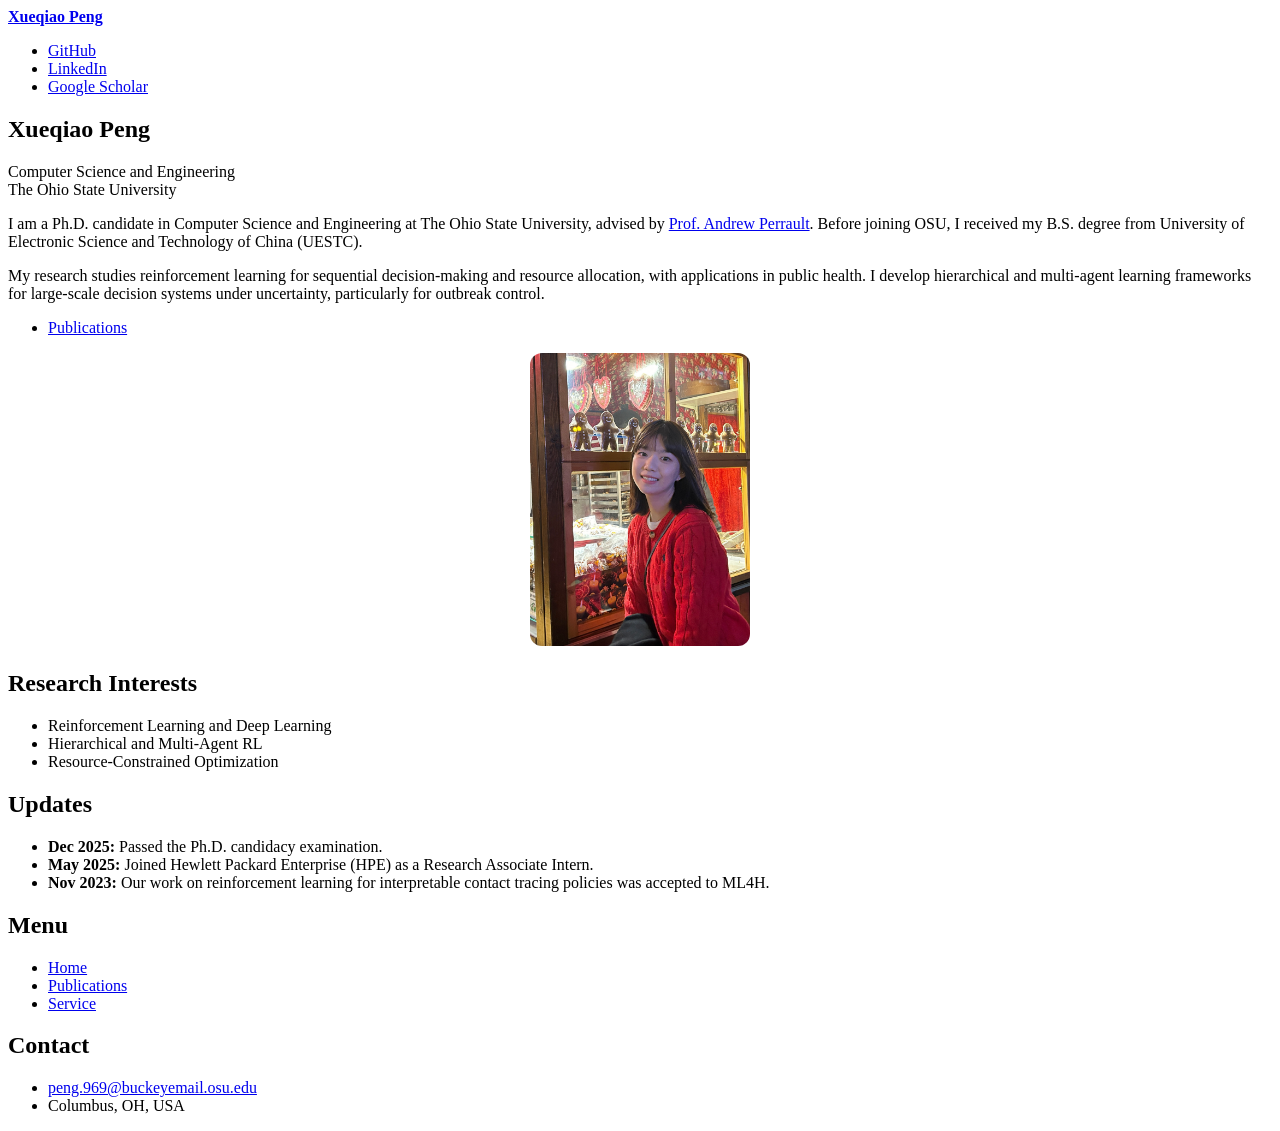
==== index.html @ 4d6f3d3f "change photo" ====
<!DOCTYPE HTML>
<html>
	<head>
		<title>Xueqiao Peng</title>
		<link rel="icon" href="images/favicon.png" type="image/x-icon">
		<meta charset="utf-8" />
		<meta name="viewport" content="width=device-width, initial-scale=1, user-scalable=no" />
		<link rel="stylesheet" href="assets/css/main.css" />
	</head>

	<body class="is-preload">

		<div id="wrapper">

			<!-- ================= MAIN ================= -->

			<div id="main">
				<div class="inner">

					<header id="header">
						<a href="index.html" class="logo"><strong>Xueqiao Peng</strong></a>
						<ul class="icons">
							<li>
								<a href="https://github.com/XueqiaoPeng" target="_blank" class="icon brands fa-github">
									<span class="label">GitHub</span>
								</a>
							</li>
							<li>
								<a href="https://www.linkedin.com/in/xueqiao-peng-43959520b/" target="_blank" class="icon brands fa-linkedin">
									<span class="label">LinkedIn</span>
								</a>
							</li>
							<li>
								<a href="https://scholar.google.com/citations?user=OROSNfIAAAAJ&hl=en" target="_blank" class="icon solid fa-graduation-cap">
									<span class="label">Google Scholar</span>
								</a>
							</li>
						</ul>
					</header>

					<!-- ===== Banner ===== -->

					<section id="banner">
						<div class="content">
							<header>
								<h1>Xueqiao Peng</h1>
								<p>
									Computer Science and Engineering <br>
									The Ohio State University
								</p>
							</header>

							<p>
								I am a Ph.D. candidate in Computer Science and Engineering at The Ohio State University, advised by 
								<a href="https://aperrault.github.io/" target="_blank">Prof. Andrew Perrault</a>. 
								Before joining OSU, I received my B.S. degree from University of Electronic Science and Technology of China (UESTC).
						
							</p>
							
							<p>
								My research studies reinforcement learning for sequential decision-making and resource allocation, with applications in public health. 
								I develop hierarchical and multi-agent learning frameworks for large-scale decision systems under uncertainty, particularly for outbreak control.
							</p>

							<ul class="actions">
								<!-- <li><a href="projects.html" class="button primary">View Projects</a></li> -->
								<li><a href="publications.html" class="button">Publications</a></li>
							</ul>


						</div>

						<span style="display:block; text-align:center;">
							<img src="images/me.jpg"
								alt="Profile Photo"
								style="width: 220px; height: auto; max-width: 60vw; border-radius: 12px;" />
						</span>
					</section>

					<!-- ===== Research Areas ===== -->

					<section>
						<header class="major">
							<h2>Research Interests</h2>
						</header>

						<ul>
							<li>Reinforcement Learning and Deep Learning</li>
							<li>Hierarchical and Multi-Agent RL</li>
							<li>Resource-Constrained Optimization</li>
						</ul>
					</section>

					<!-- ===== Updates ===== -->

					<section>
						<header class="major">
							<h2>Updates</h2>
						</header>

						<ul>
							<li><b>Dec 2025:</b> Passed the Ph.D. candidacy examination.</li>
							<li><b>May 2025:</b> Joined Hewlett Packard Enterprise (HPE) as a Research Associate Intern.</li>
							<li><b>Nov 2023:</b> Our work on reinforcement learning for interpretable contact tracing policies was accepted to ML4H.</li>
						</ul>
					</section>
				</div>
			</div>

			<!-- ================= SIDEBAR ================= -->

			<div id="sidebar">
				<div class="inner">

					<nav id="menu">
						<header class="major">
							<h2>Menu</h2>
						</header>
						<ul>
							<li><a href="index.html">Home</a></li>
							<!-- <li><a href="projects.html">Projects</a></li> -->
							<li><a href="publications.html">Publications</a></li>
							<li><a href="service.html">Service</a></li>
						</ul>
					</nav>

					<section>
						<header class="major">
							<h2>Contact</h2>
						</header>
						<ul class="contact">
							<li class="icon solid fa-envelope">
								<a href="mailto:peng.969@buckeyemail.osu.edu">
									peng.969@buckeyemail.osu.edu
								</a>
							</li>
							<li class="icon solid fa-home">
								Columbus, OH, USA
							</li>
						</ul>
					</section>

					<footer id="footer"></footer>

				</div>
			</div>

		</div>

		<script src="assets/js/jquery.min.js"></script>
		<script src="assets/js/browser.min.js"></script>
		<script src="assets/js/breakpoints.min.js"></script>
		<script src="assets/js/util.js"></script>
		<script src="assets/js/main.js"></script>

	</body>
</html>
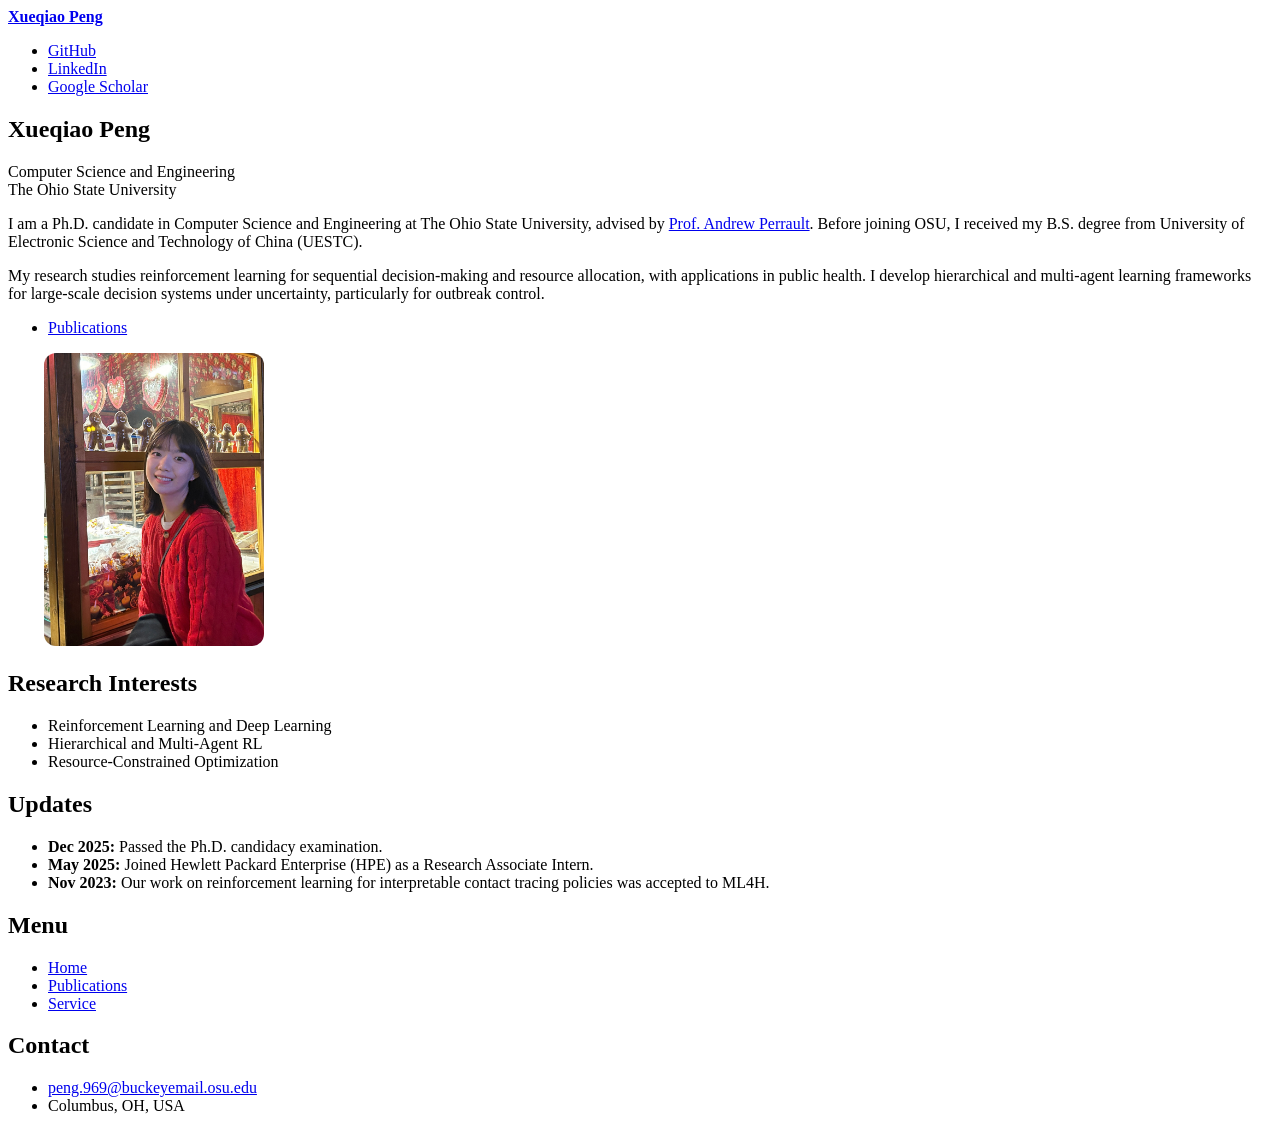
==== commit 26d360ca: "change photo" ====
--- a/index.html
+++ b/index.html
@@ -70,10 +70,8 @@
 
 						</div>
 
-						<span style="display:block; text-align:center;">
-							<img src="images/me.jpg"
-								alt="Profile Photo"
-								style="width: 220px; height: auto; max-width: 60vw; border-radius: 12px;" />
+						<span class="image main" style="margin-top: 18px; margin-left: 36px;">
+							<img src="images/me.jpg" alt="Profile Photo" style="width: 220px; height: auto; border-radius: 12px;" />
 						</span>
 					</section>
 
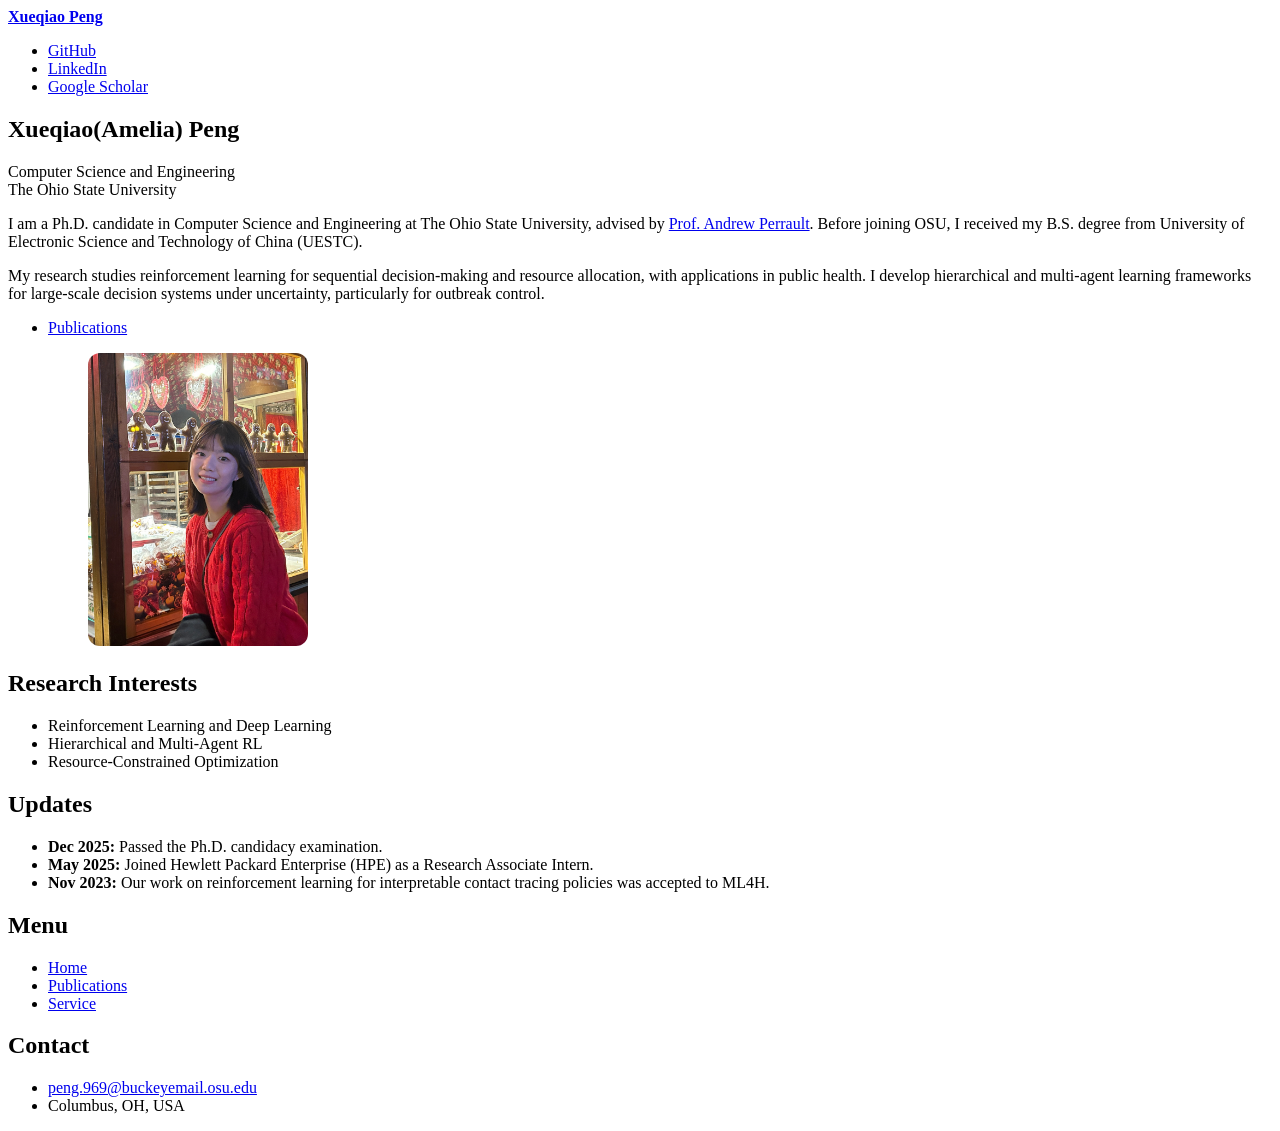
==== commit 487cef8e: "position" ====
--- a/index.html
+++ b/index.html
@@ -1,7 +1,7 @@
 <!DOCTYPE HTML>
 <html>
 	<head>
-		<title>Xueqiao Peng</title>
+		<title>Xueqiao(Amelia) Peng</title>
 		<link rel="icon" href="images/favicon.png" type="image/x-icon">
 		<meta charset="utf-8" />
 		<meta name="viewport" content="width=device-width, initial-scale=1, user-scalable=no" />
@@ -43,7 +43,7 @@
 					<section id="banner">
 						<div class="content">
 							<header>
-								<h1>Xueqiao Peng</h1>
+								<h1>Xueqiao(Amelia) Peng</h1>
 								<p>
 									Computer Science and Engineering <br>
 									The Ohio State University
@@ -70,7 +70,7 @@
 
 						</div>
 
-						<span class="image main" style="margin-top: 18px; margin-left: 36px;">
+						<span class="image main" style="margin-top: 50px; margin-left: 80px;">
 							<img src="images/me.jpg" alt="Profile Photo" style="width: 220px; height: auto; border-radius: 12px;" />
 						</span>
 					</section>
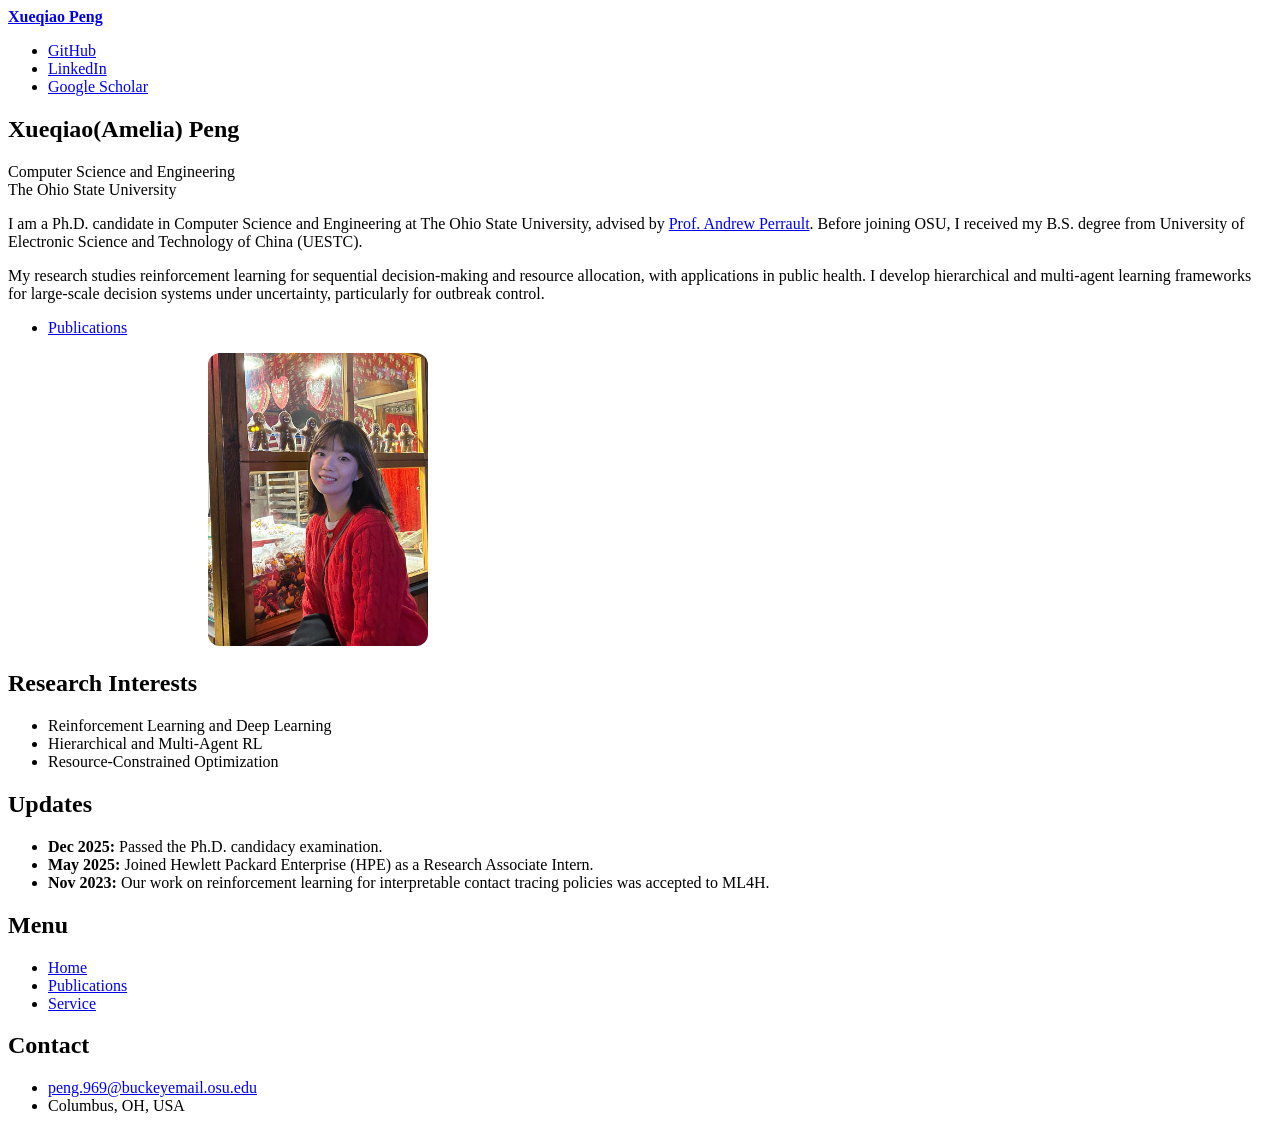
==== commit e7424ba0: "position" ====
--- a/index.html
+++ b/index.html
@@ -70,7 +70,7 @@
 
 						</div>
 
-						<span class="image main" style="margin-top: 50px; margin-left: 80px;">
+						<span class="image main" style="margin-top: 100px; margin-left: 200px;">
 							<img src="images/me.jpg" alt="Profile Photo" style="width: 220px; height: auto; border-radius: 12px;" />
 						</span>
 					</section>
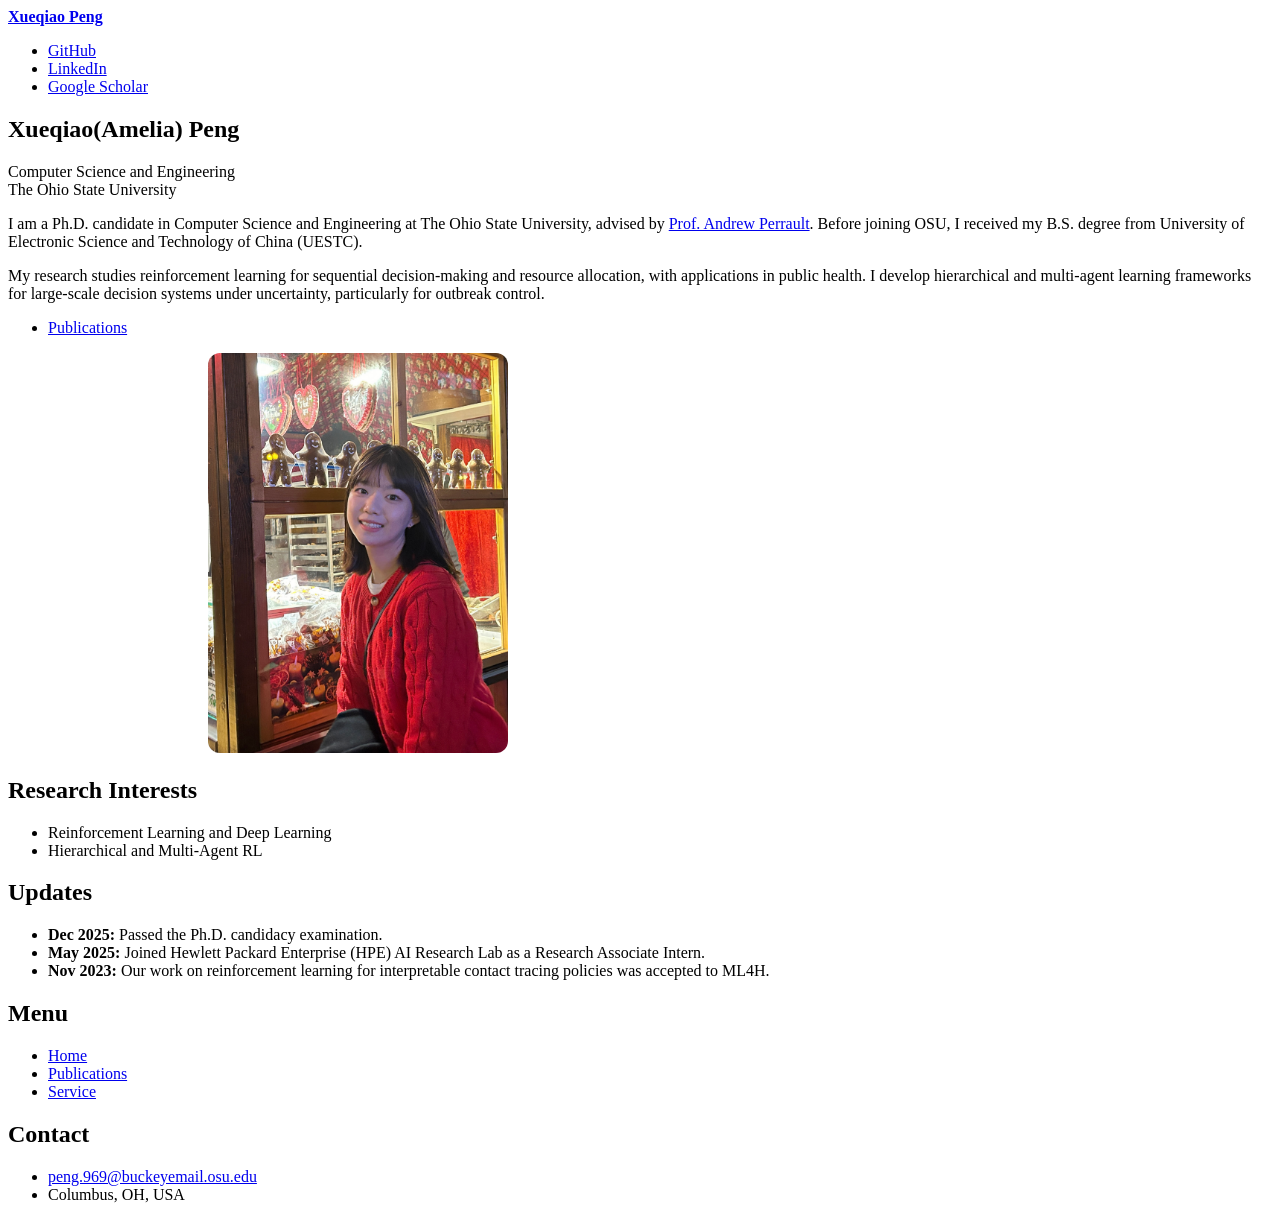
==== commit 596a5f1d: "photo position" ====
--- a/index.html
+++ b/index.html
@@ -71,7 +71,7 @@
 						</div>
 
 						<span class="image main" style="margin-top: 100px; margin-left: 200px;">
-							<img src="images/me.jpg" alt="Profile Photo" style="width: 220px; height: auto; border-radius: 12px;" />
+							<img src="images/me.jpg" alt="Profile Photo" style="width: 300px; height: auto; border-radius: 12px;" />
 						</span>
 					</section>
 
@@ -85,7 +85,7 @@
 						<ul>
 							<li>Reinforcement Learning and Deep Learning</li>
 							<li>Hierarchical and Multi-Agent RL</li>
-							<li>Resource-Constrained Optimization</li>
+							<!-- <li>Resource-Constrained Optimization</li> -->
 						</ul>
 					</section>
 
@@ -98,7 +98,7 @@
 
 						<ul>
 							<li><b>Dec 2025:</b> Passed the Ph.D. candidacy examination.</li>
-							<li><b>May 2025:</b> Joined Hewlett Packard Enterprise (HPE) as a Research Associate Intern.</li>
+							<li><b>May 2025:</b> Joined Hewlett Packard Enterprise (HPE) AI Research Lab as a Research Associate Intern.</li>
 							<li><b>Nov 2023:</b> Our work on reinforcement learning for interpretable contact tracing policies was accepted to ML4H.</li>
 						</ul>
 					</section>
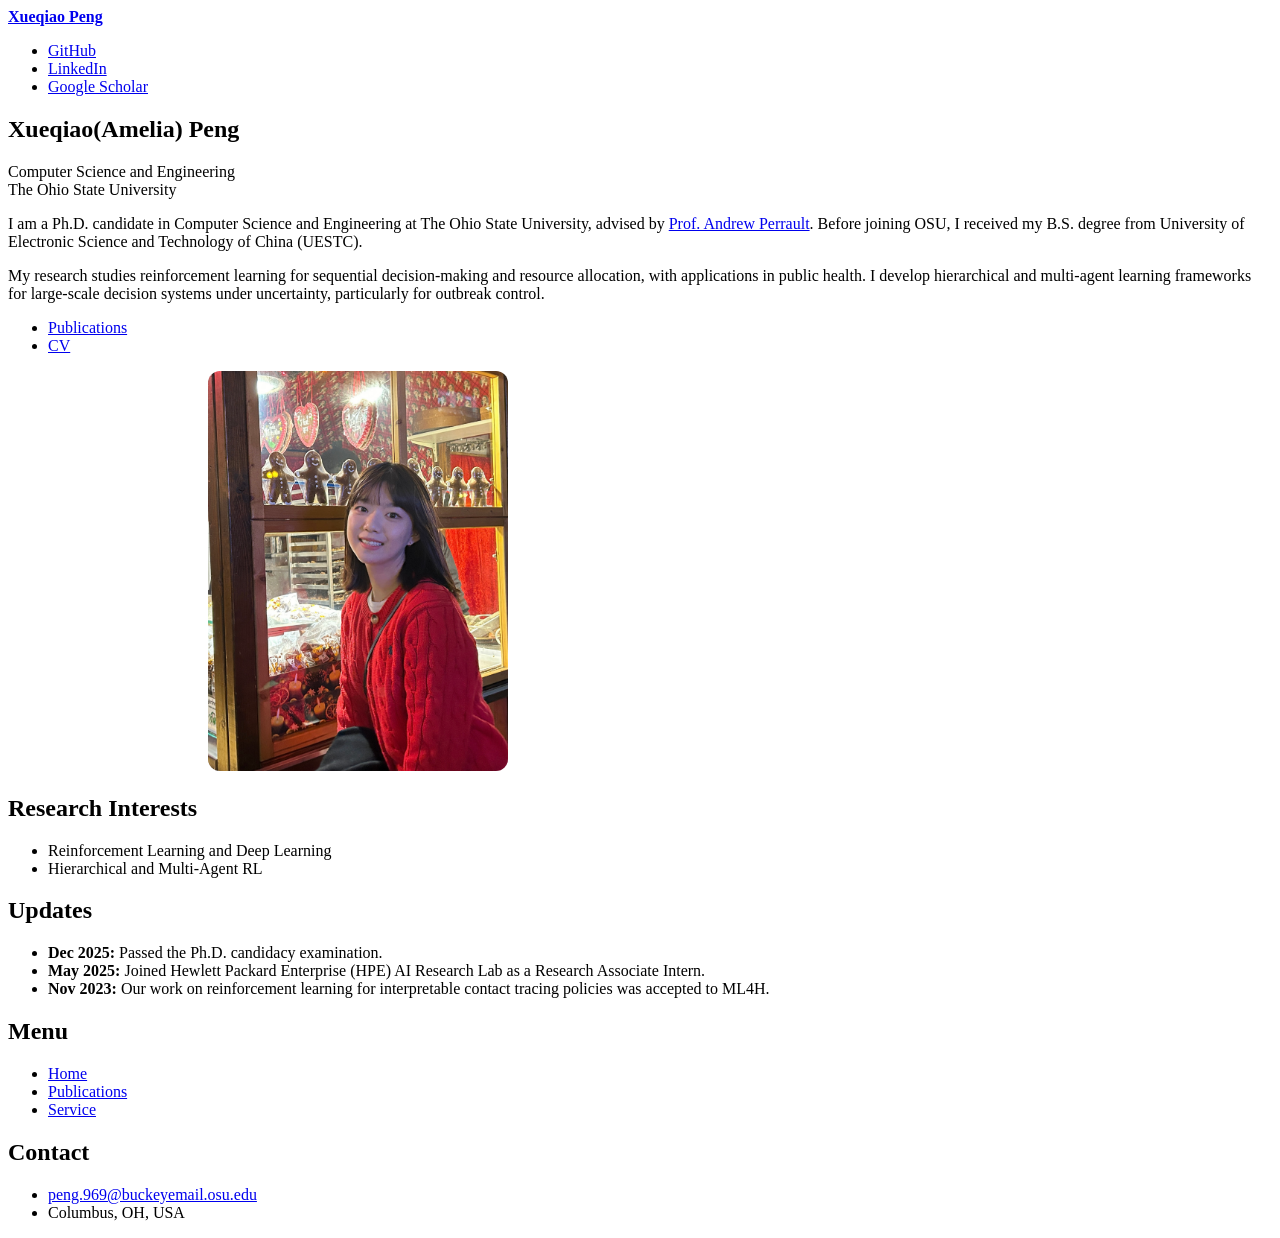
==== commit 084649da: "add cv" ====
--- a/index.html
+++ b/index.html
@@ -65,6 +65,7 @@
 							<ul class="actions">
 								<!-- <li><a href="projects.html" class="button primary">View Projects</a></li> -->
 								<li><a href="publications.html" class="button">Publications</a></li>
+								<li><a href="papers/Xueqiao_Peng_CV.pdf" target="_blank" rel="noopener noreferrer" class="button primary">CV</a></li>
 							</ul>
 
 
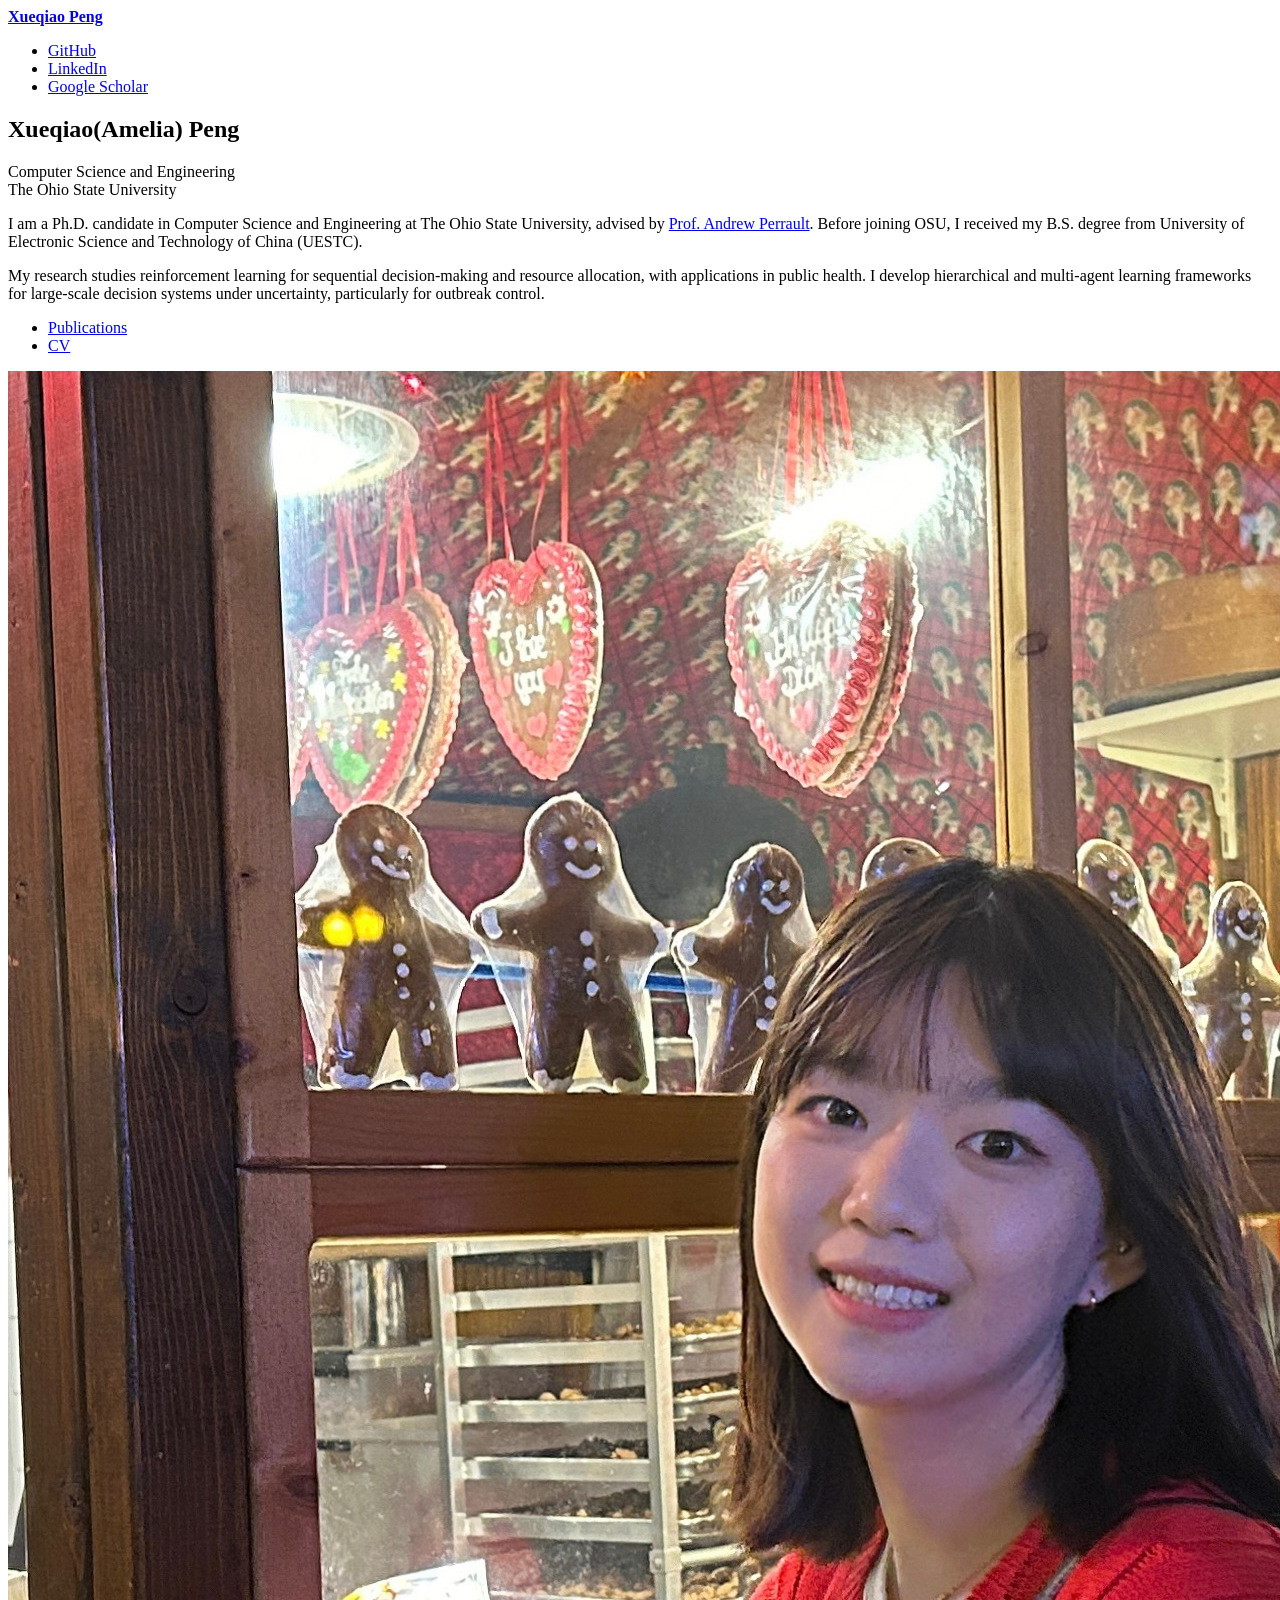
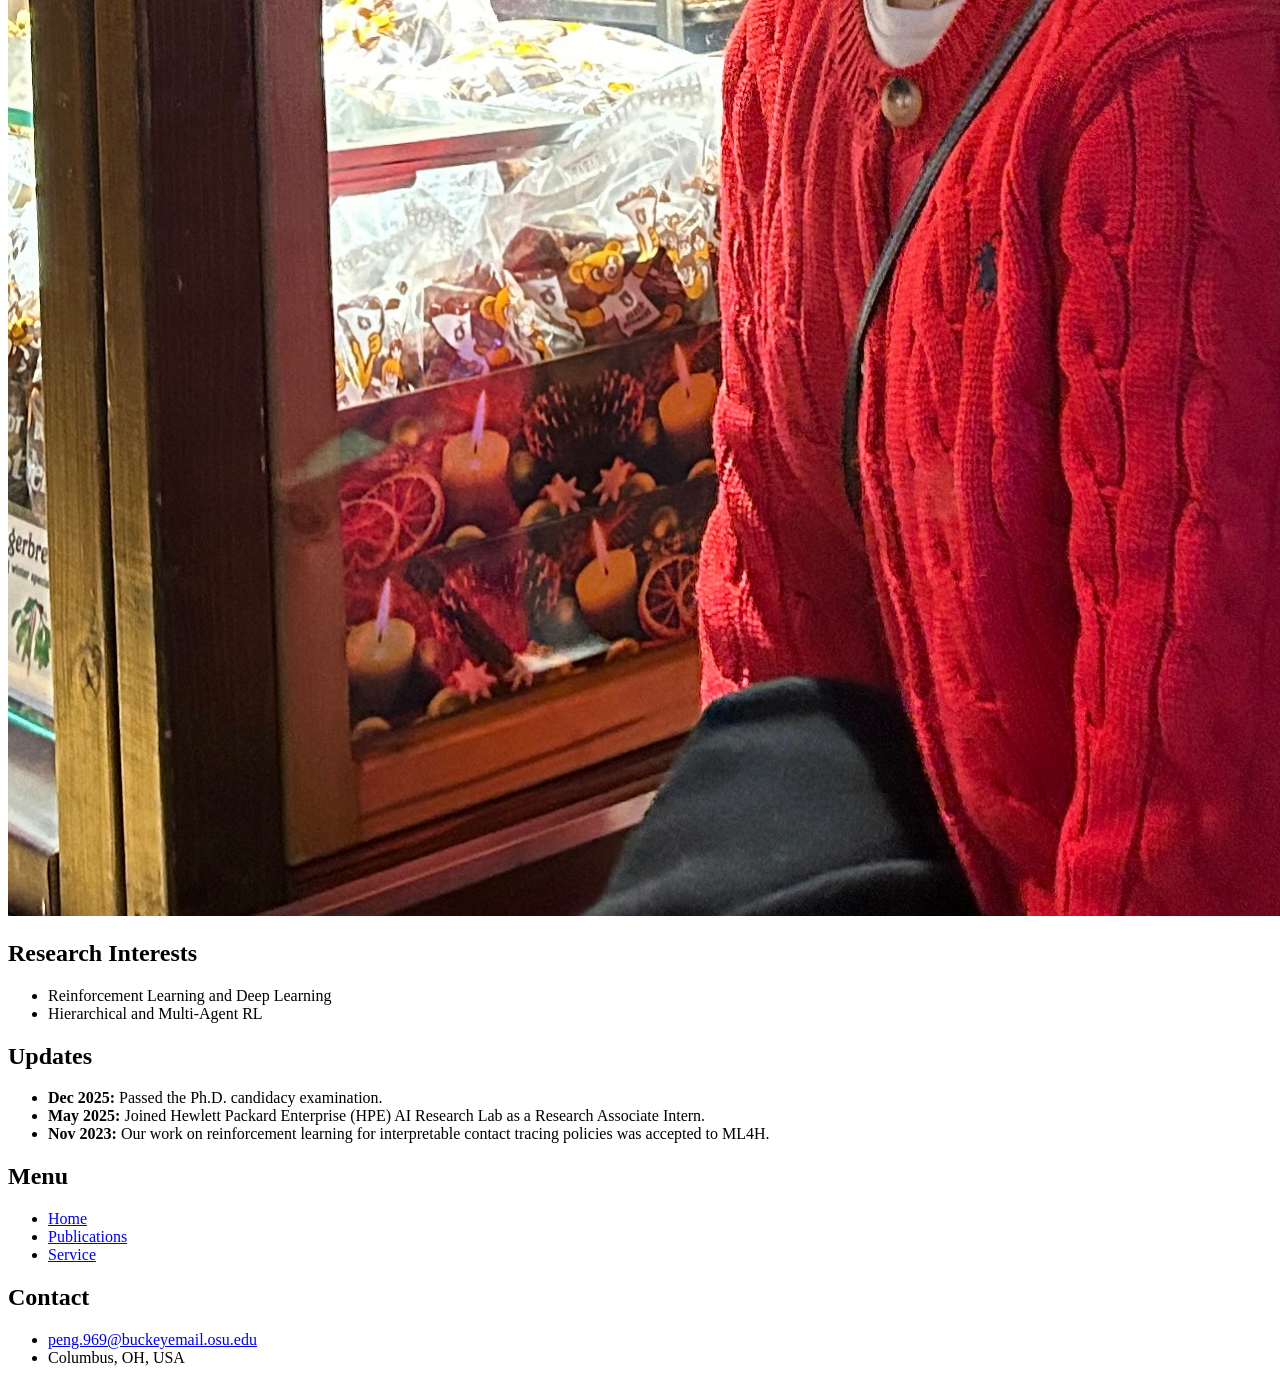
==== commit b2a6b098: "Update index.html" ====
--- a/index.html
+++ b/index.html
@@ -4,7 +4,7 @@
 		<title>Xueqiao(Amelia) Peng</title>
 		<link rel="icon" href="images/favicon.png" type="image/x-icon">
 		<meta charset="utf-8" />
-		<meta name="viewport" content="width=device-width, initial-scale=1, user-scalable=no" />
+		<meta name="viewport" content="width=device-width, initial-scale=1" />
 		<link rel="stylesheet" href="assets/css/main.css" />
 	</head>
 
@@ -65,15 +65,15 @@
 							<ul class="actions">
 								<!-- <li><a href="projects.html" class="button primary">View Projects</a></li> -->
 								<li><a href="publications.html" class="button">Publications</a></li>
-								<li><a href="papers/Xueqiao_Peng_CV.pdf" target="_blank" rel="noopener noreferrer" class="button primary">CV</a></li>
+								<li><a href="papers/Xueqiao_Peng_CV.pdf" target="_blank" rel="noopener noreferrer" class="button">CV</a></li>
 							</ul>
 
 
 						</div>
 
-						<span class="image main" style="margin-top: 100px; margin-left: 200px;">
-							<img src="images/me.jpg" alt="Profile Photo" style="width: 300px; height: auto; border-radius: 12px;" />
-						</span>
+						<div class="profile-photo">
+							<img src="images/me.jpg" alt="Profile Photo" />
+						</div>
 					</section>
 
 					<!-- ===== Research Areas ===== -->
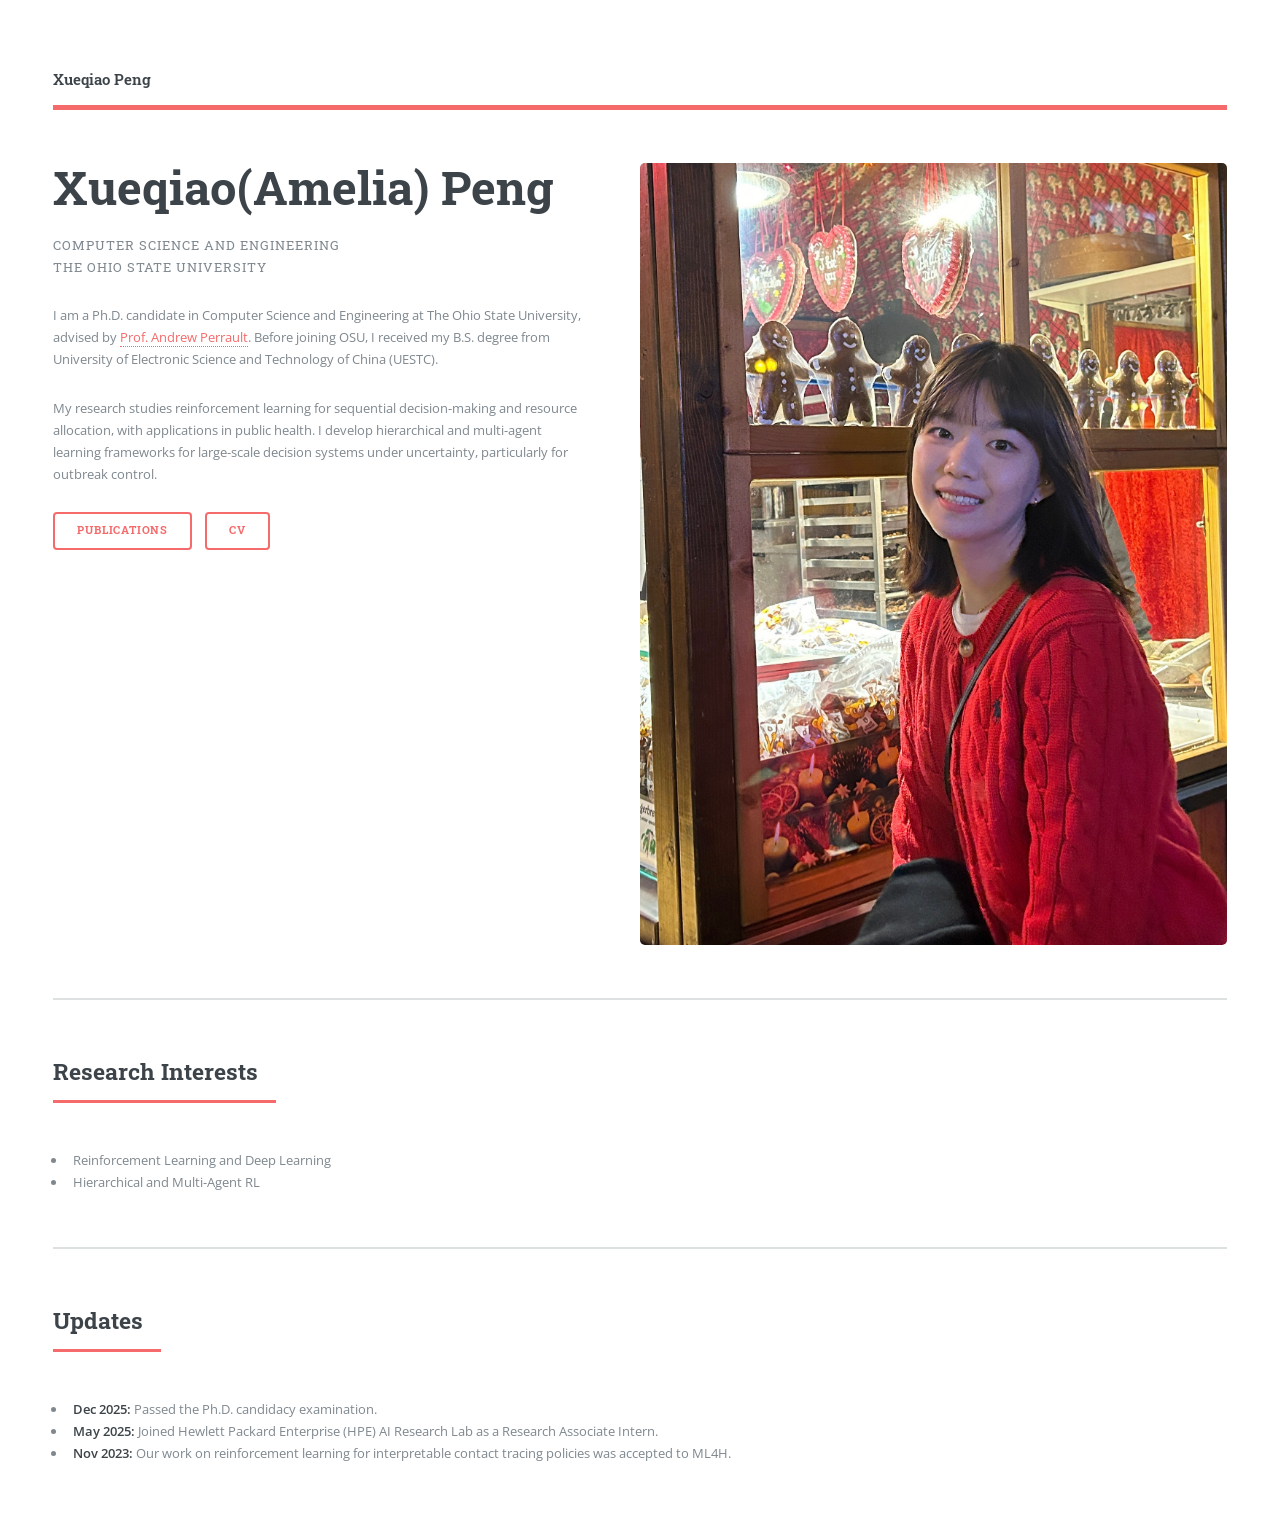
==== commit 37f445f7: "Fix HTML formatting and update content" ====
--- a/index.html
+++ b/index.html
@@ -71,9 +71,9 @@
 
 						</div>
 
-						<div class="profile-photo">
+						<span class="image object profile-photo">
 							<img src="images/me.jpg" alt="Profile Photo" />
-						</div>
+						</span>
 					</section>
 
 					<!-- ===== Research Areas ===== -->
--- a/assets/css/main.css
+++ b/assets/css/main.css
@@ -0,0 +1,2273 @@
+@import url(fontawesome-all.min.css);
+@import url("https://fonts.googleapis.com/css?family=Open+Sans:400,600,400italic,600italic|Roboto+Slab:400,700");
+/*
+	Editorial by HTML5 UP
+	html5up.net | @ajlkn
+	Free for personal and commercial use under the CCA 3.0 license (html5up.net/license)
+*/
+html, body, div, span, applet, object,
+iframe, h1, h2, h3, h4, h5, h6, p, blockquote,
+pre, a, abbr, acronym, address, big, cite,
+code, del, dfn, em, img, ins, kbd, q, s, samp,
+small, strike, strong, sub, sup, tt, var, b,
+u, i, center, dl, dt, dd, ol, ul, li, fieldset,
+form, label, legend, table, caption, tbody,
+tfoot, thead, tr, th, td, article, aside,
+canvas, details, embed, figure, figcaption,
+footer, header, hgroup, menu, nav, output, ruby,
+section, summary, time, mark, audio, video {
+  margin: 0;
+  padding: 0;
+  border: 0;
+  font-size: 100%;
+  font: inherit;
+  vertical-align: baseline; }
+
+article, aside, details, figcaption, figure,
+footer, header, hgroup, menu, nav, section {
+  display: block; }
+
+body {
+  line-height: 1; }
+
+ol, ul {
+  list-style: none; }
+
+blockquote, q {
+  quotes: none; }
+  blockquote:before, blockquote:after, q:before, q:after {
+    content: '';
+    content: none; }
+
+table {
+  border-collapse: collapse;
+  border-spacing: 0; }
+
+body {
+  -webkit-text-size-adjust: none; }
+
+mark {
+  background-color: transparent;
+  color: inherit; }
+
+input::-moz-focus-inner {
+  border: 0;
+  padding: 0; }
+
+input, select, textarea {
+  -moz-appearance: none;
+  -webkit-appearance: none;
+  -ms-appearance: none;
+  appearance: none; }
+
+/* Basic */
+@-ms-viewport {
+  width: device-width; }
+
+body {
+  -ms-overflow-style: scrollbar; }
+
+@media screen and (max-width: 480px) {
+  html, body {
+    min-width: 320px; } }
+
+html {
+  box-sizing: border-box; }
+
+*, *:before, *:after {
+  box-sizing: inherit; }
+
+body {
+  background: #ffffff; }
+  body.is-preload *, body.is-preload *:before, body.is-preload *:after, body.is-resizing *, body.is-resizing *:before, body.is-resizing *:after {
+    -moz-animation: none !important;
+    -webkit-animation: none !important;
+    -ms-animation: none !important;
+    animation: none !important;
+    -moz-transition: none !important;
+    -webkit-transition: none !important;
+    -ms-transition: none !important;
+    transition: none !important; }
+
+/* Type */
+body, input, select, textarea {
+  color: #7f888f;
+  font-family: "Open Sans", sans-serif;
+  font-size: 13pt;
+  font-weight: 400;
+  line-height: 1.65; }
+  @media screen and (max-width: 1680px) {
+    body, input, select, textarea {
+      font-size: 11pt; } }
+  @media screen and (max-width: 1280px) {
+    body, input, select, textarea {
+      font-size: 10pt; } }
+  @media screen and (max-width: 360px) {
+    body, input, select, textarea {
+      font-size: 9pt; } }
+
+a {
+  -moz-transition: color 0.2s ease-in-out, border-bottom-color 0.2s ease-in-out;
+  -webkit-transition: color 0.2s ease-in-out, border-bottom-color 0.2s ease-in-out;
+  -ms-transition: color 0.2s ease-in-out, border-bottom-color 0.2s ease-in-out;
+  transition: color 0.2s ease-in-out, border-bottom-color 0.2s ease-in-out;
+  border-bottom: dotted 1px;
+  color: #f56a6a;
+  text-decoration: none; }
+  a:hover {
+    border-bottom-color: #f56a6a;
+    color: #f56a6a !important; }
+    a:hover strong {
+      color: inherit; }
+
+strong, b {
+  color: #3d4449;
+  font-weight: 600; }
+
+em, i {
+  font-style: italic; }
+
+p {
+  margin: 0 0 2em 0; }
+
+h1, h2, h3, h4, h5, h6 {
+  color: #3d4449;
+  font-family: "Roboto Slab", serif;
+  font-weight: 700;
+  line-height: 1.5;
+  margin: 0 0 1em 0; }
+  h1 a, h2 a, h3 a, h4 a, h5 a, h6 a {
+    color: inherit;
+    text-decoration: none;
+    border-bottom: 0; }
+
+h1 {
+  font-size: 4em;
+  margin: 0 0 0.5em 0;
+  line-height: 1.3; }
+
+h2 {
+  font-size: 1.75em; }
+
+h3 {
+  font-size: 1.25em; }
+
+h4 {
+  font-size: 1.1em; }
+
+h5 {
+  font-size: 0.9em; }
+
+h6 {
+  font-size: 0.7em; }
+
+@media screen and (max-width: 1680px) {
+  h1 {
+    font-size: 3.5em; } }
+
+@media screen and (max-width: 980px) {
+  h1 {
+    font-size: 3.25em; } }
+
+@media screen and (max-width: 736px) {
+  h1 {
+    font-size: 2em;
+    line-height: 1.4; }
+  h2 {
+    font-size: 1.5em; } }
+
+sub {
+  font-size: 0.8em;
+  position: relative;
+  top: 0.5em; }
+
+sup {
+  font-size: 0.8em;
+  position: relative;
+  top: -0.5em; }
+
+blockquote {
+  border-left: solid 3px rgba(210, 215, 217, 0.75);
+  font-style: italic;
+  margin: 0 0 2em 0;
+  padding: 0.5em 0 0.5em 2em; }
+
+code {
+  background: rgba(230, 235, 237, 0.25);
+  border-radius: 0.375em;
+  border: solid 1px rgba(210, 215, 217, 0.75);
+  font-family: "Courier New", monospace;
+  font-size: 0.9em;
+  margin: 0 0.25em;
+  padding: 0.25em 0.65em; }
+
+pre {
+  -webkit-overflow-scrolling: touch;
+  font-family: "Courier New", monospace;
+  font-size: 0.9em;
+  margin: 0 0 2em 0; }
+  pre code {
+    display: block;
+    line-height: 1.75;
+    padding: 1em 1.5em;
+    overflow-x: auto; }
+
+hr {
+  border: 0;
+  border-bottom: solid 1px rgba(210, 215, 217, 0.75);
+  margin: 2em 0; }
+  hr.major {
+    margin: 3em 0; }
+
+.align-left {
+  text-align: left; }
+
+.align-center {
+  text-align: center; }
+
+.align-right {
+  text-align: right; }
+
+/* Row */
+.row {
+  display: flex;
+  flex-wrap: wrap;
+  box-sizing: border-box;
+  align-items: stretch; }
+  .row > * {
+    box-sizing: border-box; }
+  .row.gtr-uniform > * > :last-child {
+    margin-bottom: 0; }
+  .row.aln-left {
+    justify-content: flex-start; }
+  .row.aln-center {
+    justify-content: center; }
+  .row.aln-right {
+    justify-content: flex-end; }
+  .row.aln-top {
+    align-items: flex-start; }
+  .row.aln-middle {
+    align-items: center; }
+  .row.aln-bottom {
+    align-items: flex-end; }
+  .row > .imp {
+    order: -1; }
+  .row > .col-1 {
+    width: 8.33333%; }
+  .row > .off-1 {
+    margin-left: 8.33333%; }
+  .row > .col-2 {
+    width: 16.66667%; }
+  .row > .off-2 {
+    margin-left: 16.66667%; }
+  .row > .col-3 {
+    width: 25%; }
+  .row > .off-3 {
+    margin-left: 25%; }
+  .row > .col-4 {
+    width: 33.33333%; }
+  .row > .off-4 {
+    margin-left: 33.33333%; }
+  .row > .col-5 {
+    width: 41.66667%; }
+  .row > .off-5 {
+    margin-left: 41.66667%; }
+  .row > .col-6 {
+    width: 50%; }
+  .row > .off-6 {
+    margin-left: 50%; }
+  .row > .col-7 {
+    width: 58.33333%; }
+  .row > .off-7 {
+    margin-left: 58.33333%; }
+  .row > .col-8 {
+    width: 66.66667%; }
+  .row > .off-8 {
+    margin-left: 66.66667%; }
+  .row > .col-9 {
+    width: 75%; }
+  .row > .off-9 {
+    margin-left: 75%; }
+  .row > .col-10 {
+    width: 83.33333%; }
+  .row > .off-10 {
+    margin-left: 83.33333%; }
+  .row > .col-11 {
+    width: 91.66667%; }
+  .row > .off-11 {
+    margin-left: 91.66667%; }
+  .row > .col-12 {
+    width: 100%; }
+  .row > .off-12 {
+    margin-left: 100%; }
+  .row.gtr-0 {
+    margin-top: 0;
+    margin-left: 0em; }
+    .row.gtr-0 > * {
+      padding: 0 0 0 0em; }
+    .row.gtr-0.gtr-uniform {
+      margin-top: 0em; }
+      .row.gtr-0.gtr-uniform > * {
+        padding-top: 0em; }
+  .row.gtr-25 {
+    margin-top: 0;
+    margin-left: -0.375em; }
+    .row.gtr-25 > * {
+      padding: 0 0 0 0.375em; }
+    .row.gtr-25.gtr-uniform {
+      margin-top: -0.375em; }
+      .row.gtr-25.gtr-uniform > * {
+        padding-top: 0.375em; }
+  .row.gtr-50 {
+    margin-top: 0;
+    margin-left: -0.75em; }
+    .row.gtr-50 > * {
+      padding: 0 0 0 0.75em; }
+    .row.gtr-50.gtr-uniform {
+      margin-top: -0.75em; }
+      .row.gtr-50.gtr-uniform > * {
+        padding-top: 0.75em; }
+  .row {
+    margin-top: 0;
+    margin-left: -1.5em; }
+    .row > * {
+      padding: 0 0 0 1.5em; }
+    .row.gtr-uniform {
+      margin-top: -1.5em; }
+      .row.gtr-uniform > * {
+        padding-top: 1.5em; }
+  .row.gtr-150 {
+    margin-top: 0;
+    margin-left: -2.25em; }
+    .row.gtr-150 > * {
+      padding: 0 0 0 2.25em; }
+    .row.gtr-150.gtr-uniform {
+      margin-top: -2.25em; }
+      .row.gtr-150.gtr-uniform > * {
+        padding-top: 2.25em; }
+  .row.gtr-200 {
+    margin-top: 0;
+    margin-left: -3em; }
+    .row.gtr-200 > * {
+      padding: 0 0 0 3em; }
+    .row.gtr-200.gtr-uniform {
+      margin-top: -3em; }
+      .row.gtr-200.gtr-uniform > * {
+        padding-top: 3em; }
+  @media screen and (max-width: 1680px) {
+    .row {
+      display: flex;
+      flex-wrap: wrap;
+      box-sizing: border-box;
+      align-items: stretch; }
+      .row > * {
+        box-sizing: border-box; }
+      .row.gtr-uniform > * > :last-child {
+        margin-bottom: 0; }
+      .row.aln-left {
+        justify-content: flex-start; }
+      .row.aln-center {
+        justify-content: center; }
+      .row.aln-right {
+        justify-content: flex-end; }
+      .row.aln-top {
+        align-items: flex-start; }
+      .row.aln-middle {
+        align-items: center; }
+      .row.aln-bottom {
+        align-items: flex-end; }
+      .row > .imp-xlarge {
+        order: -1; }
+      .row > .col-1-xlarge {
+        width: 8.33333%; }
+      .row > .off-1-xlarge {
+        margin-left: 8.33333%; }
+      .row > .col-2-xlarge {
+        width: 16.66667%; }
+      .row > .off-2-xlarge {
+        margin-left: 16.66667%; }
+      .row > .col-3-xlarge {
+        width: 25%; }
+      .row > .off-3-xlarge {
+        margin-left: 25%; }
+      .row > .col-4-xlarge {
+        width: 33.33333%; }
+      .row > .off-4-xlarge {
+        margin-left: 33.33333%; }
+      .row > .col-5-xlarge {
+        width: 41.66667%; }
+      .row > .off-5-xlarge {
+        margin-left: 41.66667%; }
+      .row > .col-6-xlarge {
+        width: 50%; }
+      .row > .off-6-xlarge {
+        margin-left: 50%; }
+      .row > .col-7-xlarge {
+        width: 58.33333%; }
+      .row > .off-7-xlarge {
+        margin-left: 58.33333%; }
+      .row > .col-8-xlarge {
+        width: 66.66667%; }
+      .row > .off-8-xlarge {
+        margin-left: 66.66667%; }
+      .row > .col-9-xlarge {
+        width: 75%; }
+      .row > .off-9-xlarge {
+        margin-left: 75%; }
+      .row > .col-10-xlarge {
+        width: 83.33333%; }
+      .row > .off-10-xlarge {
+        margin-left: 83.33333%; }
+      .row > .col-11-xlarge {
+        width: 91.66667%; }
+      .row > .off-11-xlarge {
+        margin-left: 91.66667%; }
+      .row > .col-12-xlarge {
+        width: 100%; }
+      .row > .off-12-xlarge {
+        margin-left: 100%; }
+      .row.gtr-0 {
+        margin-top: 0;
+        margin-left: 0em; }
+        .row.gtr-0 > * {
+          padding: 0 0 0 0em; }
+        .row.gtr-0.gtr-uniform {
+          margin-top: 0em; }
+          .row.gtr-0.gtr-uniform > * {
+            padding-top: 0em; }
+      .row.gtr-25 {
+        margin-top: 0;
+        margin-left: -0.375em; }
+        .row.gtr-25 > * {
+          padding: 0 0 0 0.375em; }
+        .row.gtr-25.gtr-uniform {
+          margin-top: -0.375em; }
+          .row.gtr-25.gtr-uniform > * {
+            padding-top: 0.375em; }
+      .row.gtr-50 {
+        margin-top: 0;
+        margin-left: -0.75em; }
+        .row.gtr-50 > * {
+          padding: 0 0 0 0.75em; }
+        .row.gtr-50.gtr-uniform {
+          margin-top: -0.75em; }
+          .row.gtr-50.gtr-uniform > * {
+            padding-top: 0.75em; }
+      .row {
+        margin-top: 0;
+        margin-left: -1.5em; }
+        .row > * {
+          padding: 0 0 0 1.5em; }
+        .row.gtr-uniform {
+          margin-top: -1.5em; }
+          .row.gtr-uniform > * {
+            padding-top: 1.5em; }
+      .row.gtr-150 {
+        margin-top: 0;
+        margin-left: -2.25em; }
+        .row.gtr-150 > * {
+          padding: 0 0 0 2.25em; }
+        .row.gtr-150.gtr-uniform {
+          margin-top: -2.25em; }
+          .row.gtr-150.gtr-uniform > * {
+            padding-top: 2.25em; }
+      .row.gtr-200 {
+        margin-top: 0;
+        margin-left: -3em; }
+        .row.gtr-200 > * {
+          padding: 0 0 0 3em; }
+        .row.gtr-200.gtr-uniform {
+          margin-top: -3em; }
+          .row.gtr-200.gtr-uniform > * {
+            padding-top: 3em; } }
+  @media screen and (max-width: 1280px) {
+    .row {
+      display: flex;
+      flex-wrap: wrap;
+      box-sizing: border-box;
+      align-items: stretch; }
+      .row > * {
+        box-sizing: border-box; }
+      .row.gtr-uniform > * > :last-child {
+        margin-bottom: 0; }
+      .row.aln-left {
+        justify-content: flex-start; }
+      .row.aln-center {
+        justify-content: center; }
+      .row.aln-right {
+        justify-content: flex-end; }
+      .row.aln-top {
+        align-items: flex-start; }
+      .row.aln-middle {
+        align-items: center; }
+      .row.aln-bottom {
+        align-items: flex-end; }
+      .row > .imp-large {
+        order: -1; }
+      .row > .col-1-large {
+        width: 8.33333%; }
+      .row > .off-1-large {
+        margin-left: 8.33333%; }
+      .row > .col-2-large {
+        width: 16.66667%; }
+      .row > .off-2-large {
+        margin-left: 16.66667%; }
+      .row > .col-3-large {
+        width: 25%; }
+      .row > .off-3-large {
+        margin-left: 25%; }
+      .row > .col-4-large {
+        width: 33.33333%; }
+      .row > .off-4-large {
+        margin-left: 33.33333%; }
+      .row > .col-5-large {
+        width: 41.66667%; }
+      .row > .off-5-large {
+        margin-left: 41.66667%; }
+      .row > .col-6-large {
+        width: 50%; }
+      .row > .off-6-large {
+        margin-left: 50%; }
+      .row > .col-7-large {
+        width: 58.33333%; }
+      .row > .off-7-large {
+        margin-left: 58.33333%; }
+      .row > .col-8-large {
+        width: 66.66667%; }
+      .row > .off-8-large {
+        margin-left: 66.66667%; }
+      .row > .col-9-large {
+        width: 75%; }
+      .row > .off-9-large {
+        margin-left: 75%; }
+      .row > .col-10-large {
+        width: 83.33333%; }
+      .row > .off-10-large {
+        margin-left: 83.33333%; }
+      .row > .col-11-large {
+        width: 91.66667%; }
+      .row > .off-11-large {
+        margin-left: 91.66667%; }
+      .row > .col-12-large {
+        width: 100%; }
+      .row > .off-12-large {
+        margin-left: 100%; }
+      .row.gtr-0 {
+        margin-top: 0;
+        margin-left: 0em; }
+        .row.gtr-0 > * {
+          padding: 0 0 0 0em; }
+        .row.gtr-0.gtr-uniform {
+          margin-top: 0em; }
+          .row.gtr-0.gtr-uniform > * {
+            padding-top: 0em; }
+      .row.gtr-25 {
+        margin-top: 0;
+        margin-left: -0.375em; }
+        .row.gtr-25 > * {
+          padding: 0 0 0 0.375em; }
+        .row.gtr-25.gtr-uniform {
+          margin-top: -0.375em; }
+          .row.gtr-25.gtr-uniform > * {
+            padding-top: 0.375em; }
+      .row.gtr-50 {
+        margin-top: 0;
+        margin-left: -0.75em; }
+        .row.gtr-50 > * {
+          padding: 0 0 0 0.75em; }
+        .row.gtr-50.gtr-uniform {
+          margin-top: -0.75em; }
+          .row.gtr-50.gtr-uniform > * {
+            padding-top: 0.75em; }
+      .row {
+        margin-top: 0;
+        margin-left: -1.5em; }
+        .row > * {
+          padding: 0 0 0 1.5em; }
+        .row.gtr-uniform {
+          margin-top: -1.5em; }
+          .row.gtr-uniform > * {
+            padding-top: 1.5em; }
+      .row.gtr-150 {
+        margin-top: 0;
+        margin-left: -2.25em; }
+        .row.gtr-150 > * {
+          padding: 0 0 0 2.25em; }
+        .row.gtr-150.gtr-uniform {
+          margin-top: -2.25em; }
+          .row.gtr-150.gtr-uniform > * {
+            padding-top: 2.25em; }
+      .row.gtr-200 {
+        margin-top: 0;
+        margin-left: -3em; }
+        .row.gtr-200 > * {
+          padding: 0 0 0 3em; }
+        .row.gtr-200.gtr-uniform {
+          margin-top: -3em; }
+          .row.gtr-200.gtr-uniform > * {
+            padding-top: 3em; } }
+  @media screen and (max-width: 980px) {
+    .row {
+      display: flex;
+      flex-wrap: wrap;
+      box-sizing: border-box;
+      align-items: stretch; }
+      .row > * {
+        box-sizing: border-box; }
+      .row.gtr-uniform > * > :last-child {
+        margin-bottom: 0; }
+      .row.aln-left {
+        justify-content: flex-start; }
+      .row.aln-center {
+        justify-content: center; }
+      .row.aln-right {
+        justify-content: flex-end; }
+      .row.aln-top {
+        align-items: flex-start; }
+      .row.aln-middle {
+        align-items: center; }
+      .row.aln-bottom {
+        align-items: flex-end; }
+      .row > .imp-medium {
+        order: -1; }
+      .row > .col-1-medium {
+        width: 8.33333%; }
+      .row > .off-1-medium {
+        margin-left: 8.33333%; }
+      .row > .col-2-medium {
+        width: 16.66667%; }
+      .row > .off-2-medium {
+        margin-left: 16.66667%; }
+      .row > .col-3-medium {
+        width: 25%; }
+      .row > .off-3-medium {
+        margin-left: 25%; }
+      .row > .col-4-medium {
+        width: 33.33333%; }
+      .row > .off-4-medium {
+        margin-left: 33.33333%; }
+      .row > .col-5-medium {
+        width: 41.66667%; }
+      .row > .off-5-medium {
+        margin-left: 41.66667%; }
+      .row > .col-6-medium {
+        width: 50%; }
+      .row > .off-6-medium {
+        margin-left: 50%; }
+      .row > .col-7-medium {
+        width: 58.33333%; }
+      .row > .off-7-medium {
+        margin-left: 58.33333%; }
+      .row > .col-8-medium {
+        width: 66.66667%; }
+      .row > .off-8-medium {
+        margin-left: 66.66667%; }
+      .row > .col-9-medium {
+        width: 75%; }
+      .row > .off-9-medium {
+        margin-left: 75%; }
+      .row > .col-10-medium {
+        width: 83.33333%; }
+      .row > .off-10-medium {
+        margin-left: 83.33333%; }
+      .row > .col-11-medium {
+        width: 91.66667%; }
+      .row > .off-11-medium {
+        margin-left: 91.66667%; }
+      .row > .col-12-medium {
+        width: 100%; }
+      .row > .off-12-medium {
+        margin-left: 100%; }
+      .row.gtr-0 {
+        margin-top: 0;
+        margin-left: 0em; }
+        .row.gtr-0 > * {
+          padding: 0 0 0 0em; }
+        .row.gtr-0.gtr-uniform {
+          margin-top: 0em; }
+          .row.gtr-0.gtr-uniform > * {
+            padding-top: 0em; }
+      .row.gtr-25 {
+        margin-top: 0;
+        margin-left: -0.375em; }
+        .row.gtr-25 > * {
+          padding: 0 0 0 0.375em; }
+        .row.gtr-25.gtr-uniform {
+          margin-top: -0.375em; }
+          .row.gtr-25.gtr-uniform > * {
+            padding-top: 0.375em; }
+      .row.gtr-50 {
+        margin-top: 0;
+        margin-left: -0.75em; }
+        .row.gtr-50 > * {
+          padding: 0 0 0 0.75em; }
+        .row.gtr-50.gtr-uniform {
+          margin-top: -0.75em; }
+          .row.gtr-50.gtr-uniform > * {
+            padding-top: 0.75em; }
+      .row {
+        margin-top: 0;
+        margin-left: -1.5em; }
+        .row > * {
+          padding: 0 0 0 1.5em; }
+        .row.gtr-uniform {
+          margin-top: -1.5em; }
+          .row.gtr-uniform > * {
+            padding-top: 1.5em; }
+      .row.gtr-150 {
+        margin-top: 0;
+        margin-left: -2.25em; }
+        .row.gtr-150 > * {
+          padding: 0 0 0 2.25em; }
+        .row.gtr-150.gtr-uniform {
+          margin-top: -2.25em; }
+          .row.gtr-150.gtr-uniform > * {
+            padding-top: 2.25em; }
+      .row.gtr-200 {
+        margin-top: 0;
+        margin-left: -3em; }
+        .row.gtr-200 > * {
+          padding: 0 0 0 3em; }
+        .row.gtr-200.gtr-uniform {
+          margin-top: -3em; }
+          .row.gtr-200.gtr-uniform > * {
+            padding-top: 3em; } }
+  @media screen and (max-width: 736px) {
+    .row {
+      display: flex;
+      flex-wrap: wrap;
+      box-sizing: border-box;
+      align-items: stretch; }
+      .row > * {
+        box-sizing: border-box; }
+      .row.gtr-uniform > * > :last-child {
+        margin-bottom: 0; }
+      .row.aln-left {
+        justify-content: flex-start; }
+      .row.aln-center {
+        justify-content: center; }
+      .row.aln-right {
+        justify-content: flex-end; }
+      .row.aln-top {
+        align-items: flex-start; }
+      .row.aln-middle {
+        align-items: center; }
+      .row.aln-bottom {
+        align-items: flex-end; }
+      .row > .imp-small {
+        order: -1; }
+      .row > .col-1-small {
+        width: 8.33333%; }
+      .row > .off-1-small {
+        margin-left: 8.33333%; }
+      .row > .col-2-small {
+        width: 16.66667%; }
+      .row > .off-2-small {
+        margin-left: 16.66667%; }
+      .row > .col-3-small {
+        width: 25%; }
+      .row > .off-3-small {
+        margin-left: 25%; }
+      .row > .col-4-small {
+        width: 33.33333%; }
+      .row > .off-4-small {
+        margin-left: 33.33333%; }
+      .row > .col-5-small {
+        width: 41.66667%; }
+      .row > .off-5-small {
+        margin-left: 41.66667%; }
+      .row > .col-6-small {
+        width: 50%; }
+      .row > .off-6-small {
+        margin-left: 50%; }
+      .row > .col-7-small {
+        width: 58.33333%; }
+      .row > .off-7-small {
+        margin-left: 58.33333%; }
+      .row > .col-8-small {
+        width: 66.66667%; }
+      .row > .off-8-small {
+        margin-left: 66.66667%; }
+      .row > .col-9-small {
+        width: 75%; }
+      .row > .off-9-small {
+        margin-left: 75%; }
+      .row > .col-10-small {
+        width: 83.33333%; }
+      .row > .off-10-small {
+        margin-left: 83.33333%; }
+      .row > .col-11-small {
+        width: 91.66667%; }
+      .row > .off-11-small {
+        margin-left: 91.66667%; }
+      .row > .col-12-small {
+        width: 100%; }
+      .row > .off-12-small {
+        margin-left: 100%; }
+      .row.gtr-0 {
+        margin-top: 0;
+        margin-left: 0em; }
+        .row.gtr-0 > * {
+          padding: 0 0 0 0em; }
+        .row.gtr-0.gtr-uniform {
+          margin-top: 0em; }
+          .row.gtr-0.gtr-uniform > * {
+            padding-top: 0em; }
+      .row.gtr-25 {
+        margin-top: 0;
+        margin-left: -0.375em; }
+        .row.gtr-25 > * {
+          padding: 0 0 0 0.375em; }
+        .row.gtr-25.gtr-uniform {
+          margin-top: -0.375em; }
+          .row.gtr-25.gtr-uniform > * {
+            padding-top: 0.375em; }
+      .row.gtr-50 {
+        margin-top: 0;
+        margin-left: -0.75em; }
+        .row.gtr-50 > * {
+          padding: 0 0 0 0.75em; }
+        .row.gtr-50.gtr-uniform {
+          margin-top: -0.75em; }
+          .row.gtr-50.gtr-uniform > * {
+            padding-top: 0.75em; }
+      .row {
+        margin-top: 0;
+        margin-left: -1.5em; }
+        .row > * {
+          padding: 0 0 0 1.5em; }
+        .row.gtr-uniform {
+          margin-top: -1.5em; }
+          .row.gtr-uniform > * {
+            padding-top: 1.5em; }
+      .row.gtr-150 {
+        margin-top: 0;
+        margin-left: -2.25em; }
+        .row.gtr-150 > * {
+          padding: 0 0 0 2.25em; }
+        .row.gtr-150.gtr-uniform {
+          margin-top: -2.25em; }
+          .row.gtr-150.gtr-uniform > * {
+            padding-top: 2.25em; }
+      .row.gtr-200 {
+        margin-top: 0;
+        margin-left: -3em; }
+        .row.gtr-200 > * {
+          padding: 0 0 0 3em; }
+        .row.gtr-200.gtr-uniform {
+          margin-top: -3em; }
+          .row.gtr-200.gtr-uniform > * {
+            padding-top: 3em; } }
+  @media screen and (max-width: 480px) {
+    .row {
+      display: flex;
+      flex-wrap: wrap;
+      box-sizing: border-box;
+      align-items: stretch; }
+      .row > * {
+        box-sizing: border-box; }
+      .row.gtr-uniform > * > :last-child {
+        margin-bottom: 0; }
+      .row.aln-left {
+        justify-content: flex-start; }
+      .row.aln-center {
+        justify-content: center; }
+      .row.aln-right {
+        justify-content: flex-end; }
+      .row.aln-top {
+        align-items: flex-start; }
+      .row.aln-middle {
+        align-items: center; }
+      .row.aln-bottom {
+        align-items: flex-end; }
+      .row > .imp-xsmall {
+        order: -1; }
+      .row > .col-1-xsmall {
+        width: 8.33333%; }
+      .row > .off-1-xsmall {
+        margin-left: 8.33333%; }
+      .row > .col-2-xsmall {
+        width: 16.66667%; }
+      .row > .off-2-xsmall {
+        margin-left: 16.66667%; }
+      .row > .col-3-xsmall {
+        width: 25%; }
+      .row > .off-3-xsmall {
+        margin-left: 25%; }
+      .row > .col-4-xsmall {
+        width: 33.33333%; }
+      .row > .off-4-xsmall {
+        margin-left: 33.33333%; }
+      .row > .col-5-xsmall {
+        width: 41.66667%; }
+      .row > .off-5-xsmall {
+        margin-left: 41.66667%; }
+      .row > .col-6-xsmall {
+        width: 50%; }
+      .row > .off-6-xsmall {
+        margin-left: 50%; }
+      .row > .col-7-xsmall {
+        width: 58.33333%; }
+      .row > .off-7-xsmall {
+        margin-left: 58.33333%; }
+      .row > .col-8-xsmall {
+        width: 66.66667%; }
+      .row > .off-8-xsmall {
+        margin-left: 66.66667%; }
+      .row > .col-9-xsmall {
+        width: 75%; }
+      .row > .off-9-xsmall {
+        margin-left: 75%; }
+      .row > .col-10-xsmall {
+        width: 83.33333%; }
+      .row > .off-10-xsmall {
+        margin-left: 83.33333%; }
+      .row > .col-11-xsmall {
+        width: 91.66667%; }
+      .row > .off-11-xsmall {
+        margin-left: 91.66667%; }
+      .row > .col-12-xsmall {
+        width: 100%; }
+      .row > .off-12-xsmall {
+        margin-left: 100%; }
+      .row.gtr-0 {
+        margin-top: 0;
+        margin-left: 0em; }
+        .row.gtr-0 > * {
+          padding: 0 0 0 0em; }
+        .row.gtr-0.gtr-uniform {
+          margin-top: 0em; }
+          .row.gtr-0.gtr-uniform > * {
+            padding-top: 0em; }
+      .row.gtr-25 {
+        margin-top: 0;
+        margin-left: -0.375em; }
+        .row.gtr-25 > * {
+          padding: 0 0 0 0.375em; }
+        .row.gtr-25.gtr-uniform {
+          margin-top: -0.375em; }
+          .row.gtr-25.gtr-uniform > * {
+            padding-top: 0.375em; }
+      .row.gtr-50 {
+        margin-top: 0;
+        margin-left: -0.75em; }
+        .row.gtr-50 > * {
+          padding: 0 0 0 0.75em; }
+        .row.gtr-50.gtr-uniform {
+          margin-top: -0.75em; }
+          .row.gtr-50.gtr-uniform > * {
+            padding-top: 0.75em; }
+      .row {
+        margin-top: 0;
+        margin-left: -1.5em; }
+        .row > * {
+          padding: 0 0 0 1.5em; }
+        .row.gtr-uniform {
+          margin-top: -1.5em; }
+          .row.gtr-uniform > * {
+            padding-top: 1.5em; }
+      .row.gtr-150 {
+        margin-top: 0;
+        margin-left: -2.25em; }
+        .row.gtr-150 > * {
+          padding: 0 0 0 2.25em; }
+        .row.gtr-150.gtr-uniform {
+          margin-top: -2.25em; }
+          .row.gtr-150.gtr-uniform > * {
+            padding-top: 2.25em; }
+      .row.gtr-200 {
+        margin-top: 0;
+        margin-left: -3em; }
+        .row.gtr-200 > * {
+          padding: 0 0 0 3em; }
+        .row.gtr-200.gtr-uniform {
+          margin-top: -3em; }
+          .row.gtr-200.gtr-uniform > * {
+            padding-top: 3em; } }
+
+/* Section/Article */
+section.special, article.special {
+  text-align: center; }
+
+header p {
+  font-family: "Roboto Slab", serif;
+  font-size: 1em;
+  font-weight: 400;
+  letter-spacing: 0.075em;
+  margin-top: -0.5em;
+  text-transform: uppercase; }
+
+header.major > :last-child {
+  border-bottom: solid 3px #f56a6a;
+  display: inline-block;
+  margin: 0 0 2em 0;
+  padding: 0 0.75em 0.5em 0; }
+
+header.main > :last-child {
+  margin: 0 0 1em 0; }
+
+/* Form */
+form {
+  margin: 0 0 2em 0; }
+
+label {
+  color: #3d4449;
+  display: block;
+  font-size: 0.9em;
+  font-weight: 600;
+  margin: 0 0 1em 0; }
+
+input[type="text"],
+input[type="password"],
+input[type="email"],
+input[type="tel"],
+input[type="search"],
+input[type="url"],
+select,
+textarea {
+  -moz-appearance: none;
+  -webkit-appearance: none;
+  -ms-appearance: none;
+  appearance: none;
+  background: #ffffff;
+  border-radius: 0.375em;
+  border: none;
+  border: solid 1px rgba(210, 215, 217, 0.75);
+  color: inherit;
+  display: block;
+  outline: 0;
+  padding: 0 1em;
+  text-decoration: none;
+  width: 100%; }
+  input[type="text"]:invalid,
+  input[type="password"]:invalid,
+  input[type="email"]:invalid,
+  input[type="tel"]:invalid,
+  input[type="search"]:invalid,
+  input[type="url"]:invalid,
+  select:invalid,
+  textarea:invalid {
+    box-shadow: none; }
+  input[type="text"]:focus,
+  input[type="password"]:focus,
+  input[type="email"]:focus,
+  input[type="tel"]:focus,
+  input[type="search"]:focus,
+  input[type="url"]:focus,
+  select:focus,
+  textarea:focus {
+    border-color: #f56a6a;
+    box-shadow: 0 0 0 1px #f56a6a; }
+
+select {
+  background-image: url("data:image/svg+xml;charset=utf8,%3Csvg xmlns='http://www.w3.org/2000/svg' width='40' height='40' preserveAspectRatio='none' viewBox='0 0 40 40'%3E%3Cpath d='M9.4,12.3l10.4,10.4l10.4-10.4c0.2-0.2,0.5-0.4,0.9-0.4c0.3,0,0.6,0.1,0.9,0.4l3.3,3.3c0.2,0.2,0.4,0.5,0.4,0.9 c0,0.4-0.1,0.6-0.4,0.9L20.7,31.9c-0.2,0.2-0.5,0.4-0.9,0.4c-0.3,0-0.6-0.1-0.9-0.4L4.3,17.3c-0.2-0.2-0.4-0.5-0.4-0.9 c0-0.4,0.1-0.6,0.4-0.9l3.3-3.3c0.2-0.2,0.5-0.4,0.9-0.4S9.1,12.1,9.4,12.3z' fill='rgba(210, 215, 217, 0.75)' /%3E%3C/svg%3E");
+  background-size: 1.25em;
+  background-repeat: no-repeat;
+  background-position: calc(100% - 1em) center;
+  height: 2.75em;
+  padding-right: 2.75em;
+  text-overflow: ellipsis; }
+  select option {
+    color: #3d4449;
+    background: #ffffff; }
+  select:focus::-ms-value {
+    background-color: transparent; }
+  select::-ms-expand {
+    display: none; }
+
+input[type="text"],
+input[type="password"],
+input[type="email"],
+input[type="tel"],
+input[type="search"],
+input[type="url"],
+select {
+  height: 2.75em; }
+
+textarea {
+  padding: 0.75em 1em; }
+
+input[type="checkbox"],
+input[type="radio"] {
+  -moz-appearance: none;
+  -webkit-appearance: none;
+  -ms-appearance: none;
+  appearance: none;
+  display: block;
+  float: left;
+  margin-right: -2em;
+  opacity: 0;
+  width: 1em;
+  z-index: -1; }
+  input[type="checkbox"] + label,
+  input[type="radio"] + label {
+    text-decoration: none;
+    color: #7f888f;
+    cursor: pointer;
+    display: inline-block;
+    font-size: 1em;
+    font-weight: 400;
+    padding-left: 2.4em;
+    padding-right: 0.75em;
+    position: relative; }
+    input[type="checkbox"] + label:before,
+    input[type="radio"] + label:before {
+      -moz-osx-font-smoothing: grayscale;
+      -webkit-font-smoothing: antialiased;
+      display: inline-block;
+      font-style: normal;
+      font-variant: normal;
+      text-rendering: auto;
+      line-height: 1;
+      text-transform: none !important;
+      font-family: 'Font Awesome 5 Free';
+      font-weight: 900; }
+    input[type="checkbox"] + label:before,
+    input[type="radio"] + label:before {
+      background: #ffffff;
+      border-radius: 0.375em;
+      border: solid 1px rgba(210, 215, 217, 0.75);
+      content: '';
+      display: inline-block;
+      font-size: 0.8em;
+      height: 2.0625em;
+      left: 0;
+      line-height: 2.0625em;
+      position: absolute;
+      text-align: center;
+      top: 0;
+      width: 2.0625em; }
+  input[type="checkbox"]:checked + label:before,
+  input[type="radio"]:checked + label:before {
+    background: #3d4449;
+    border-color: #3d4449;
+    color: #ffffff;
+    content: '\f00c'; }
+  input[type="checkbox"]:focus + label:before,
+  input[type="radio"]:focus + label:before {
+    border-color: #f56a6a;
+    box-shadow: 0 0 0 1px #f56a6a; }
+
+input[type="checkbox"] + label:before {
+  border-radius: 0.375em; }
+
+input[type="radio"] + label:before {
+  border-radius: 100%; }
+
+::-webkit-input-placeholder {
+  color: #9fa3a6 !important;
+  opacity: 1.0; }
+
+:-moz-placeholder {
+  color: #9fa3a6 !important;
+  opacity: 1.0; }
+
+::-moz-placeholder {
+  color: #9fa3a6 !important;
+  opacity: 1.0; }
+
+:-ms-input-placeholder {
+  color: #9fa3a6 !important;
+  opacity: 1.0; }
+
+/* Box */
+.box {
+  border-radius: 0.375em;
+  border: solid 1px rgba(210, 215, 217, 0.75);
+  margin-bottom: 2em;
+  padding: 1.5em; }
+  .box > :last-child,
+  .box > :last-child > :last-child,
+  .box > :last-child > :last-child > :last-child {
+    margin-bottom: 0; }
+  .box.alt {
+    border: 0;
+    border-radius: 0;
+    padding: 0; }
+
+/* Icon */
+.icon {
+  text-decoration: none;
+  border-bottom: none;
+  position: relative; }
+  .icon:before {
+    -moz-osx-font-smoothing: grayscale;
+    -webkit-font-smoothing: antialiased;
+    display: inline-block;
+    font-style: normal;
+    font-variant: normal;
+    text-rendering: auto;
+    line-height: 1;
+    text-transform: none !important;
+    font-family: 'Font Awesome 5 Free';
+    font-weight: 400; }
+  .icon > .label {
+    display: none; }
+  .icon:before {
+    line-height: inherit; }
+  .icon.solid:before {
+    font-weight: 900; }
+  .icon.brands:before {
+    font-family: 'Font Awesome 5 Brands'; }
+
+/* Image */
+.image {
+  border-radius: 0.375em;
+  border: 0;
+  display: inline-block;
+  position: relative; }
+  .image img {
+    border-radius: 0.375em;
+    display: block; }
+  .image.left, .image.right {
+    max-width: 40%; }
+    .image.left img, .image.right img {
+      width: 100%; }
+  .image.left {
+    float: left;
+    padding: 0 1.5em 1em 0;
+    top: 0.25em; }
+  .image.right {
+    float: right;
+    padding: 0 0 1em 1.5em;
+    top: 0.25em; }
+  .image.fit {
+    display: block;
+    margin: 0 0 2em 0;
+    width: 100%; }
+    .image.fit img {
+      width: 100%; }
+  .image.main {
+    display: block;
+    margin: 0 0 3em 0;
+    width: 100%; }
+    .image.main img {
+      width: 100%; }
+
+a.image {
+  overflow: hidden; }
+  a.image img {
+    -moz-transition: -moz-transform 0.2s ease;
+    -webkit-transition: -webkit-transform 0.2s ease;
+    -ms-transition: -ms-transform 0.2s ease;
+    transition: transform 0.2s ease; }
+  a.image:hover img {
+    -moz-transform: scale(1.075);
+    -webkit-transform: scale(1.075);
+    -ms-transform: scale(1.075);
+    transform: scale(1.075); }
+
+/* List */
+ol {
+  list-style: decimal;
+  margin: 0 0 2em 0;
+  padding-left: 1.25em; }
+  ol li {
+    padding-left: 0.25em; }
+
+ul {
+  list-style: disc;
+  margin: 0 0 2em 0;
+  padding-left: 1em; }
+  ul li {
+    padding-left: 0.5em; }
+  ul.alt {
+    list-style: none;
+    padding-left: 0; }
+    ul.alt li {
+      border-top: solid 1px rgba(210, 215, 217, 0.75);
+      padding: 0.5em 0; }
+      ul.alt li:first-child {
+        border-top: 0;
+        padding-top: 0; }
+
+dl {
+  margin: 0 0 2em 0; }
+  dl dt {
+    display: block;
+    font-weight: 600;
+    margin: 0 0 1em 0; }
+  dl dd {
+    margin-left: 2em; }
+
+/* Actions */
+ul.actions {
+  display: -moz-flex;
+  display: -webkit-flex;
+  display: -ms-flex;
+  display: flex;
+  cursor: default;
+  list-style: none;
+  margin-left: -1em;
+  padding-left: 0; }
+  ul.actions li {
+    padding: 0 0 0 1em;
+    vertical-align: middle; }
+  ul.actions.special {
+    -moz-justify-content: center;
+    -webkit-justify-content: center;
+    -ms-justify-content: center;
+    justify-content: center;
+    width: 100%;
+    margin-left: 0; }
+    ul.actions.special li:first-child {
+      padding-left: 0; }
+  ul.actions.stacked {
+    -moz-flex-direction: column;
+    -webkit-flex-direction: column;
+    -ms-flex-direction: column;
+    flex-direction: column;
+    margin-left: 0; }
+    ul.actions.stacked li {
+      padding: 1.3em 0 0 0; }
+      ul.actions.stacked li:first-child {
+        padding-top: 0; }
+  ul.actions.fit {
+    width: calc(100% + 1em); }
+    ul.actions.fit li {
+      -moz-flex-grow: 1;
+      -webkit-flex-grow: 1;
+      -ms-flex-grow: 1;
+      flex-grow: 1;
+      -moz-flex-shrink: 1;
+      -webkit-flex-shrink: 1;
+      -ms-flex-shrink: 1;
+      flex-shrink: 1;
+      width: 100%; }
+      ul.actions.fit li > * {
+        width: 100%; }
+    ul.actions.fit.stacked {
+      width: 100%; }
+
+/* Icons */
+ul.icons {
+  cursor: default;
+  list-style: none;
+  padding-left: 0; }
+  ul.icons li {
+    display: inline-block;
+    padding: 0 1em 0 0; }
+    ul.icons li:last-child {
+      padding-right: 0; }
+    ul.icons li .icon {
+      color: inherit; }
+      ul.icons li .icon:before {
+        font-size: 1.25em; }
+
+/* Contact */
+ul.contact {
+  list-style: none;
+  padding: 0; }
+  ul.contact li {
+    text-decoration: none;
+    border-top: solid 1px rgba(210, 215, 217, 0.75);
+    margin: 1.5em 0 0 0;
+    padding: 1.5em 0 0 3em;
+    position: relative; }
+    ul.contact li:before {
+      -moz-osx-font-smoothing: grayscale;
+      -webkit-font-smoothing: antialiased;
+      display: inline-block;
+      font-style: normal;
+      font-variant: normal;
+      text-rendering: auto;
+      line-height: 1;
+      text-transform: none !important;
+      font-family: 'Font Awesome 5 Free';
+      font-weight: 400; }
+    ul.contact li:before {
+      color: #f56a6a;
+      display: inline-block;
+      font-size: 1.5em;
+      height: 1.125em;
+      left: 0;
+      line-height: 1.125em;
+      position: absolute;
+      text-align: center;
+      top: 1em;
+      width: 1.5em; }
+    ul.contact li:first-child {
+      border-top: 0;
+      margin-top: 0;
+      padding-top: 0; }
+      ul.contact li:first-child:before {
+        top: 0; }
+    ul.contact li a {
+      color: inherit; }
+
+/* Pagination */
+ul.pagination {
+  cursor: default;
+  list-style: none;
+  padding-left: 0; }
+  ul.pagination li {
+    display: inline-block;
+    padding-left: 0;
+    vertical-align: middle; }
+    ul.pagination li > .page {
+      -moz-transition: background-color 0.2s ease-in-out, color 0.2s ease-in-out;
+      -webkit-transition: background-color 0.2s ease-in-out, color 0.2s ease-in-out;
+      -ms-transition: background-color 0.2s ease-in-out, color 0.2s ease-in-out;
+      transition: background-color 0.2s ease-in-out, color 0.2s ease-in-out;
+      border-bottom: 0;
+      border-radius: 0.375em;
+      display: inline-block;
+      font-size: 0.8em;
+      font-weight: 600;
+      height: 2em;
+      line-height: 2em;
+      margin: 0 0.125em;
+      min-width: 2em;
+      padding: 0 0.5em;
+      text-align: center; }
+      ul.pagination li > .page.active {
+        background-color: #f56a6a;
+        color: #ffffff !important; }
+        ul.pagination li > .page.active:hover {
+          background-color: #f67878; }
+        ul.pagination li > .page.active:active {
+          background-color: #f45c5c; }
+    ul.pagination li:first-child {
+      padding-right: 0.75em; }
+    ul.pagination li:last-child {
+      padding-left: 0.75em; }
+  @media screen and (max-width: 480px) {
+    ul.pagination li:nth-child(n+2):nth-last-child(n+2) {
+      display: none; }
+    ul.pagination li:first-child {
+      padding-right: 0; } }
+
+/* Table */
+.table-wrapper {
+  -webkit-overflow-scrolling: touch;
+  overflow-x: auto; }
+
+table {
+  margin: 0 0 2em 0;
+  width: 100%; }
+  table tbody tr {
+    border: solid 1px rgba(210, 215, 217, 0.75);
+    border-left: 0;
+    border-right: 0; }
+    table tbody tr:nth-child(2n + 1) {
+      background-color: rgba(230, 235, 237, 0.25); }
+  table td {
+    padding: 0.75em 0.75em; }
+  table th {
+    color: #3d4449;
+    font-size: 0.9em;
+    font-weight: 600;
+    padding: 0 0.75em 0.75em 0.75em;
+    text-align: left; }
+  table thead {
+    border-bottom: solid 2px rgba(210, 215, 217, 0.75); }
+  table tfoot {
+    border-top: solid 2px rgba(210, 215, 217, 0.75); }
+  table.alt {
+    border-collapse: separate; }
+    table.alt tbody tr td {
+      border: solid 1px rgba(210, 215, 217, 0.75);
+      border-left-width: 0;
+      border-top-width: 0; }
+      table.alt tbody tr td:first-child {
+        border-left-width: 1px; }
+    table.alt tbody tr:first-child td {
+      border-top-width: 1px; }
+    table.alt thead {
+      border-bottom: 0; }
+    table.alt tfoot {
+      border-top: 0; }
+
+/* Button */
+input[type="submit"],
+input[type="reset"],
+input[type="button"],
+button,
+.button {
+  -moz-appearance: none;
+  -webkit-appearance: none;
+  -ms-appearance: none;
+  appearance: none;
+  -moz-transition: background-color 0.2s ease-in-out, color 0.2s ease-in-out;
+  -webkit-transition: background-color 0.2s ease-in-out, color 0.2s ease-in-out;
+  -ms-transition: background-color 0.2s ease-in-out, color 0.2s ease-in-out;
+  transition: background-color 0.2s ease-in-out, color 0.2s ease-in-out;
+  background-color: transparent;
+  border-radius: 0.375em;
+  border: 0;
+  box-shadow: inset 0 0 0 2px #f56a6a;
+  color: #f56a6a !important;
+  cursor: pointer;
+  display: inline-block;
+  font-family: "Roboto Slab", serif;
+  font-size: 0.8em;
+  font-weight: 700;
+  height: 3.5em;
+  letter-spacing: 0.075em;
+  line-height: 3.5em;
+  padding: 0 2.25em;
+  text-align: center;
+  text-decoration: none;
+  text-transform: uppercase;
+  white-space: nowrap; }
+  input[type="submit"]:hover,
+  input[type="reset"]:hover,
+  input[type="button"]:hover,
+  button:hover,
+  .button:hover {
+    background-color: rgba(245, 106, 106, 0.05); }
+  input[type="submit"]:active,
+  input[type="reset"]:active,
+  input[type="button"]:active,
+  button:active,
+  .button:active {
+    background-color: rgba(245, 106, 106, 0.15); }
+  input[type="submit"].icon:before,
+  input[type="reset"].icon:before,
+  input[type="button"].icon:before,
+  button.icon:before,
+  .button.icon:before {
+    margin-right: 0.5em; }
+  input[type="submit"].fit,
+  input[type="reset"].fit,
+  input[type="button"].fit,
+  button.fit,
+  .button.fit {
+    width: 100%; }
+  input[type="submit"].small,
+  input[type="reset"].small,
+  input[type="button"].small,
+  button.small,
+  .button.small {
+    font-size: 0.6em; }
+  input[type="submit"].large,
+  input[type="reset"].large,
+  input[type="button"].large,
+  button.large,
+  .button.large {
+    font-size: 1em;
+    height: 3.65em;
+    line-height: 3.65em; }
+  input[type="submit"].primary,
+  input[type="reset"].primary,
+  input[type="button"].primary,
+  button.primary,
+  .button.primary {
+    background-color: #f56a6a;
+    box-shadow: none;
+    color: #ffffff !important; }
+    input[type="submit"].primary:hover,
+    input[type="reset"].primary:hover,
+    input[type="button"].primary:hover,
+    button.primary:hover,
+    .button.primary:hover {
+      background-color: #f67878; }
+    input[type="submit"].primary:active,
+    input[type="reset"].primary:active,
+    input[type="button"].primary:active,
+    button.primary:active,
+    .button.primary:active {
+      background-color: #f45c5c; }
+  input[type="submit"].disabled, input[type="submit"]:disabled,
+  input[type="reset"].disabled,
+  input[type="reset"]:disabled,
+  input[type="button"].disabled,
+  input[type="button"]:disabled,
+  button.disabled,
+  button:disabled,
+  .button.disabled,
+  .button:disabled {
+    pointer-events: none;
+    opacity: 0.25; }
+
+/* Mini Posts */
+.mini-posts article {
+  border-top: solid 1px rgba(210, 215, 217, 0.75);
+  margin-top: 2em;
+  padding-top: 2em; }
+  .mini-posts article .image {
+    display: block;
+    margin: 0 0 1.5em 0; }
+    .mini-posts article .image img {
+      display: block;
+      width: 100%; }
+  .mini-posts article:first-child {
+    border-top: 0;
+    margin-top: 0;
+    padding-top: 0; }
+
+/* Features */
+.features {
+  display: -moz-flex;
+  display: -webkit-flex;
+  display: -ms-flex;
+  display: flex;
+  -moz-flex-wrap: wrap;
+  -webkit-flex-wrap: wrap;
+  -ms-flex-wrap: wrap;
+  flex-wrap: wrap;
+  margin: 0 0 2em -3em;
+  width: calc(100% + 3em); }
+  .features article {
+    -moz-align-items: center;
+    -webkit-align-items: center;
+    -ms-align-items: center;
+    align-items: center;
+    display: -moz-flex;
+    display: -webkit-flex;
+    display: -ms-flex;
+    display: flex;
+    margin: 0 0 3em 3em;
+    position: relative;
+    width: calc(50% - 3em); }
+    .features article:nth-child(2n - 1) {
+      margin-right: 1.5em; }
+    .features article:nth-child(2n) {
+      margin-left: 1.5em; }
+    .features article:nth-last-child(1), .features article:nth-last-child(2) {
+      margin-bottom: 0; }
+    .features article .icon {
+      -moz-flex-grow: 0;
+      -webkit-flex-grow: 0;
+      -ms-flex-grow: 0;
+      flex-grow: 0;
+      -moz-flex-shrink: 0;
+      -webkit-flex-shrink: 0;
+      -ms-flex-shrink: 0;
+      flex-shrink: 0;
+      display: block;
+      height: 10em;
+      line-height: 10em;
+      margin: 0 2em 0 0;
+      text-align: center;
+      width: 10em; }
+      .features article .icon:before {
+        color: #f56a6a;
+        font-size: 2.75rem;
+        position: relative;
+        top: 0.05em; }
+      .features article .icon:after {
+        -moz-transform: rotate(45deg);
+        -webkit-transform: rotate(45deg);
+        -ms-transform: rotate(45deg);
+        transform: rotate(45deg);
+        border-radius: 0.25rem;
+        border: solid 2px rgba(210, 215, 217, 0.75);
+        content: '';
+        display: block;
+        height: 7em;
+        left: 50%;
+        margin: -3.5em 0 0 -3.5em;
+        position: absolute;
+        top: 50%;
+        width: 7em; }
+    .features article .content {
+      -moz-flex-grow: 1;
+      -webkit-flex-grow: 1;
+      -ms-flex-grow: 1;
+      flex-grow: 1;
+      -moz-flex-shrink: 1;
+      -webkit-flex-shrink: 1;
+      -ms-flex-shrink: 1;
+      flex-shrink: 1;
+      width: 100%; }
+      .features article .content > :last-child {
+        margin-bottom: 0; }
+  @media screen and (max-width: 980px) {
+    .features {
+      margin: 0 0 2em 0;
+      width: 100%; }
+      .features article {
+        margin: 0 0 3em 0;
+        width: 100%; }
+        .features article:nth-child(2n - 1) {
+          margin-right: 0; }
+        .features article:nth-child(2n) {
+          margin-left: 0; }
+        .features article:nth-last-child(1), .features article:nth-last-child(2) {
+          margin-bottom: 3em; }
+        .features article:last-child {
+          margin-bottom: 0; }
+        .features article .icon {
+          height: 8em;
+          line-height: 8em;
+          width: 8em; }
+          .features article .icon:before {
+            font-size: 2.25rem; }
+          .features article .icon:after {
+            height: 6em;
+            margin: -3em 0 0 -3em;
+            width: 6em; } }
+  @media screen and (max-width: 480px) {
+    .features article {
+      -moz-flex-direction: column;
+      -webkit-flex-direction: column;
+      -ms-flex-direction: column;
+      flex-direction: column;
+      -moz-align-items: -moz-flex-start;
+      -webkit-align-items: -webkit-flex-start;
+      -ms-align-items: -ms-flex-start;
+      align-items: flex-start; }
+      .features article .icon {
+        height: 6em;
+        line-height: 6em;
+        margin: 0 0 1.5em 0;
+        width: 6em; }
+        .features article .icon:before {
+          font-size: 1.5rem; }
+        .features article .icon:after {
+          height: 4em;
+          margin: -2em 0 0 -2em;
+          width: 4em; } }
+  @media screen and (max-width: 480px) {
+    .features article .icon:before {
+      font-size: 1.25rem; } }
+
+/* Posts */
+.posts {
+  display: -moz-flex;
+  display: -webkit-flex;
+  display: -ms-flex;
+  display: flex;
+  -moz-flex-wrap: wrap;
+  -webkit-flex-wrap: wrap;
+  -ms-flex-wrap: wrap;
+  flex-wrap: wrap;
+  margin: 0 0 2em -6em;
+  width: calc(100% + 6em); }
+  .posts article {
+    -moz-flex-grow: 0;
+    -webkit-flex-grow: 0;
+    -ms-flex-grow: 0;
+    flex-grow: 0;
+    -moz-flex-shrink: 1;
+    -webkit-flex-shrink: 1;
+    -ms-flex-shrink: 1;
+    flex-shrink: 1;
+    margin: 0 0 6em 6em;
+    position: relative;
+    width: calc(33.33333% - 6em); }
+    .posts article:before {
+      background: rgba(210, 215, 217, 0.75);
+      content: '';
+      display: block;
+      height: calc(100% + 6em);
+      left: -3em;
+      position: absolute;
+      top: 0;
+      width: 1px; }
+    .posts article:after {
+      background: rgba(210, 215, 217, 0.75);
+      bottom: -3em;
+      content: '';
+      display: block;
+      height: 1px;
+      position: absolute;
+      right: 0;
+      width: calc(100% + 6em); }
+    .posts article > :last-child {
+      margin-bottom: 0; }
+    .posts article .image {
+      display: block;
+      margin: 0 0 2em 0; }
+      .posts article .image img {
+        display: block;
+        width: 100%; }
+  @media screen and (min-width: 1681px) {
+    .posts article:nth-child(3n + 1):before {
+      display: none; }
+    .posts article:nth-child(3n + 1):after {
+      width: 100%; }
+    .posts article:nth-last-child(1), .posts article:nth-last-child(2), .posts article:nth-last-child(3) {
+      margin-bottom: 0; }
+      .posts article:nth-last-child(1):before, .posts article:nth-last-child(2):before, .posts article:nth-last-child(3):before {
+        height: 100%; }
+      .posts article:nth-last-child(1):after, .posts article:nth-last-child(2):after, .posts article:nth-last-child(3):after {
+        display: none; } }
+  @media screen and (max-width: 1680px) {
+    .posts article {
+      width: calc(50% - 6em); }
+      .posts article:nth-last-child(3) {
+        margin-bottom: 6em; } }
+  @media screen and (min-width: 481px) and (max-width: 1680px) {
+    .posts article:nth-child(2n + 1):before {
+      display: none; }
+    .posts article:nth-child(2n + 1):after {
+      width: 100%; }
+    .posts article:nth-last-child(1), .posts article:nth-last-child(2) {
+      margin-bottom: 0; }
+      .posts article:nth-last-child(1):before, .posts article:nth-last-child(2):before {
+        height: 100%; }
+      .posts article:nth-last-child(1):after, .posts article:nth-last-child(2):after {
+        display: none; } }
+  @media screen and (max-width: 736px) {
+    .posts {
+      margin: 0 0 2em -4.5em;
+      width: calc(100% + 4.5em); }
+      .posts article {
+        margin: 0 0 4.5em 4.5em;
+        width: calc(50% - 4.5em); }
+        .posts article:before {
+          height: calc(100% + 4.5em);
+          left: -2.25em; }
+        .posts article:after {
+          bottom: -2.25em;
+          width: calc(100% + 4.5em); }
+        .posts article:nth-last-child(3) {
+          margin-bottom: 4.5em; } }
+  @media screen and (max-width: 480px) {
+    .posts {
+      margin: 0 0 2em 0;
+      width: 100%; }
+      .posts article {
+        margin: 0 0 4.5em 0;
+        width: 100%; }
+        .posts article:before {
+          display: none; }
+        .posts article:after {
+          width: 100%; }
+        .posts article:last-child {
+          margin-bottom: 0; }
+          .posts article:last-child:after {
+            display: none; } }
+
+/* Wrapper */
+#wrapper {
+  display: -moz-flex;
+  display: -webkit-flex;
+  display: -ms-flex;
+  display: flex;
+  -moz-flex-direction: row-reverse;
+  -webkit-flex-direction: row-reverse;
+  -ms-flex-direction: row-reverse;
+  flex-direction: row-reverse;
+  min-height: 100vh; }
+
+/* Main */
+#main {
+  -moz-flex-grow: 1;
+  -webkit-flex-grow: 1;
+  -ms-flex-grow: 1;
+  flex-grow: 1;
+  -moz-flex-shrink: 1;
+  -webkit-flex-shrink: 1;
+  -ms-flex-shrink: 1;
+  flex-shrink: 1;
+  width: 100%; }
+  #main > .inner {
+    padding: 0 6em 0.1em 6em ;
+    margin: 0 auto;
+    max-width: 110em; }
+    #main > .inner > section {
+      padding: 6em 0 4em 0 ;
+      border-top: solid 2px rgba(210, 215, 217, 0.75); }
+      #main > .inner > section:first-of-type {
+        border-top: 0 !important; }
+  @media screen and (max-width: 1680px) {
+    #main > .inner {
+      padding: 0 5em 0.1em 5em ; }
+      #main > .inner > section {
+        padding: 5em 0 3em 0 ; } }
+  @media screen and (max-width: 1280px) {
+    #main > .inner {
+      padding: 0 4em 0.1em 4em ; }
+      #main > .inner > section {
+        padding: 4em 0 2em 0 ; } }
+  @media screen and (max-width: 736px) {
+    #main > .inner {
+      padding: 0 2em 0.1em 2em ; }
+      #main > .inner > section {
+        padding: 3em 0 1em 0 ; } }
+
+/* Sidebar */
+#search form {
+  text-decoration: none;
+  position: relative; }
+  #search form:before {
+    -moz-osx-font-smoothing: grayscale;
+    -webkit-font-smoothing: antialiased;
+    display: inline-block;
+    font-style: normal;
+    font-variant: normal;
+    text-rendering: auto;
+    line-height: 1;
+    text-transform: none !important;
+    font-family: 'Font Awesome 5 Free';
+    font-weight: 900; }
+  #search form:before {
+    -moz-transform: scaleX(-1);
+    -webkit-transform: scaleX(-1);
+    -ms-transform: scaleX(-1);
+    transform: scaleX(-1);
+    color: #7f888f;
+    content: '\f002';
+    cursor: default;
+    display: block;
+    font-size: 1.5em;
+    height: 2em;
+    line-height: 2em;
+    opacity: 0.325;
+    position: absolute;
+    right: 0;
+    text-align: center;
+    top: 0;
+    width: 2em; }
+  #search form input[type="text"] {
+    padding-right: 2.75em; }
+
+#sidebar {
+  -moz-flex-grow: 0;
+  -webkit-flex-grow: 0;
+  -ms-flex-grow: 0;
+  flex-grow: 0;
+  -moz-flex-shrink: 0;
+  -webkit-flex-shrink: 0;
+  -ms-flex-shrink: 0;
+  flex-shrink: 0;
+  -moz-transition: margin-left 0.5s ease, box-shadow 0.5s ease;
+  -webkit-transition: margin-left 0.5s ease, box-shadow 0.5s ease;
+  -ms-transition: margin-left 0.5s ease, box-shadow 0.5s ease;
+  transition: margin-left 0.5s ease, box-shadow 0.5s ease;
+  background-color: #f5f6f7;
+  font-size: 0.9em;
+  position: relative;
+  width: 26em; }
+  #sidebar h2 {
+    font-size: 1.38889em; }
+  #sidebar > .inner {
+    padding: 2.22222em 2.22222em 2.44444em 2.22222em ;
+    position: relative;
+    width: 26em; }
+    #sidebar > .inner > * {
+      border-bottom: solid 2px rgba(210, 215, 217, 0.75);
+      margin: 0 0 3.5em 0;
+      padding: 0 0 3.5em 0; }
+      #sidebar > .inner > * > :last-child {
+        margin-bottom: 0; }
+      #sidebar > .inner > *:last-child {
+        border-bottom: 0;
+        margin-bottom: 0;
+        padding-bottom: 0; }
+    #sidebar > .inner > .alt {
+      background-color: #eff1f2;
+      border-bottom: 0;
+      margin: -2.22222em 0 4.44444em -2.22222em;
+      padding: 2.22222em;
+      width: calc(100% + 4.44444em); }
+  #sidebar .toggle {
+    text-decoration: none;
+    -moz-transition: left 0.5s ease;
+    -webkit-transition: left 0.5s ease;
+    -ms-transition: left 0.5s ease;
+    transition: left 0.5s ease;
+    -webkit-tap-highlight-color: rgba(255, 255, 255, 0);
+    border: 0;
+    display: block;
+    height: 7.5em;
+    left: 26em;
+    line-height: 7.5em;
+    outline: 0;
+    overflow: hidden;
+    position: absolute;
+    text-align: center;
+    text-indent: -15em;
+    white-space: nowrap;
+    top: 0;
+    width: 6em;
+    z-index: 10000; }
+    #sidebar .toggle:before {
+      -moz-osx-font-smoothing: grayscale;
+      -webkit-font-smoothing: antialiased;
+      display: inline-block;
+      font-style: normal;
+      font-variant: normal;
+      text-rendering: auto;
+      line-height: 1;
+      text-transform: none !important;
+      font-family: 'Font Awesome 5 Free';
+      font-weight: 900; }
+    #sidebar .toggle:before {
+      content: '\f0c9';
+      font-size: 2rem;
+      height: inherit;
+      left: 0;
+      line-height: inherit;
+      position: absolute;
+      text-indent: 0;
+      top: 0;
+      width: inherit; }
+  #sidebar.inactive {
+    margin-left: -26em; }
+  @media screen and (max-width: 1680px) {
+    #sidebar {
+      width: 24em; }
+      #sidebar > .inner {
+        padding: 1.66667em 1.66667em 1.33333em 1.66667em ;
+        width: 24em; }
+        #sidebar > .inner > .alt {
+          margin: -1.66667em 0 3.33333em -1.66667em;
+          padding: 1.66667em;
+          width: calc(100% + 3.33333em); }
+      #sidebar .toggle {
+        height: 6.25em;
+        left: 24em;
+        line-height: 6.25em;
+        text-indent: 5em;
+        width: 5em; }
+        #sidebar .toggle:before {
+          font-size: 1.5rem; }
+      #sidebar.inactive {
+        margin-left: -24em; } }
+  @media screen and (max-width: 1280px) {
+    #sidebar {
+      box-shadow: 0 0 5em 0 rgba(0, 0, 0, 0.175);
+      height: 100%;
+      left: 0;
+      position: fixed;
+      top: 0;
+      z-index: 10000; }
+      #sidebar.inactive {
+        box-shadow: none; }
+      #sidebar > .inner {
+        -webkit-overflow-scrolling: touch;
+        height: 100%;
+        left: 0;
+        overflow-x: hidden;
+        overflow-y: auto;
+        position: absolute;
+        top: 0; }
+        #sidebar > .inner:after {
+          content: '';
+          display: block;
+          height: 4em;
+          width: 100%; }
+      #sidebar .toggle {
+        text-indent: 6em;
+        width: 6em; }
+        #sidebar .toggle:before {
+          font-size: 1.5rem;
+          margin-left: -0.4375em; }
+      body.is-preload #sidebar {
+        display: none; } }
+  @media screen and (max-width: 736px) {
+    #sidebar .toggle {
+      text-indent: 7.25em;
+      width: 7.25em; }
+      #sidebar .toggle:before {
+        color: #7f888f;
+        margin-left: -0.0625em;
+        margin-top: -0.25em;
+        font-size: 1.1rem;
+        z-index: 1; }
+      #sidebar .toggle:after {
+        background: rgba(222, 225, 226, 0.75);
+        border-radius: 0.375em;
+        content: '';
+        height: 3.5em;
+        left: 1em;
+        position: absolute;
+        top: 1em;
+        width: 5em; } }
+
+/* Header */
+#header {
+  display: -moz-flex;
+  display: -webkit-flex;
+  display: -ms-flex;
+  display: flex;
+  border-bottom: solid 5px #f56a6a;
+  padding: 6em 0 1em 0;
+  position: relative; }
+  #header > * {
+    -moz-flex: 1;
+    -webkit-flex: 1;
+    -ms-flex: 1;
+    flex: 1;
+    margin-bottom: 0; }
+  #header .logo {
+    border-bottom: 0;
+    color: inherit;
+    font-family: "Roboto Slab", serif;
+    font-size: 1.125em; }
+  #header .icons {
+    text-align: right; }
+  @media screen and (max-width: 1680px) {
+    #header {
+      padding-top: 5em; } }
+  @media screen and (max-width: 736px) {
+    #header {
+      padding-top: 6.5em; }
+      #header .logo {
+        font-size: 1.25em;
+        margin: 0; }
+      #header .icons {
+        height: 5em;
+        line-height: 5em;
+        position: absolute;
+        right: -0.5em;
+        top: 0; } }
+
+/* Banner */
+#banner {
+  padding: 6em 0 4em 0 ;
+  display: -moz-flex;
+  display: -webkit-flex;
+  display: -ms-flex;
+  display: flex; }
+  #banner h1 {
+    margin-top: -0.125em; }
+  #banner .content {
+    -moz-flex-grow: 1;
+    -webkit-flex-grow: 1;
+    -ms-flex-grow: 1;
+    flex-grow: 1;
+    -moz-flex-shrink: 1;
+    -webkit-flex-shrink: 1;
+    -ms-flex-shrink: 1;
+    flex-shrink: 1;
+    width: 50%; }
+  #banner .image {
+    -moz-flex-grow: 0;
+    -webkit-flex-grow: 0;
+    -ms-flex-grow: 0;
+    flex-grow: 0;
+    -moz-flex-shrink: 0;
+    -webkit-flex-shrink: 0;
+    -ms-flex-shrink: 0;
+    flex-shrink: 0;
+    display: block;
+    margin: 0 0 2em 4em;
+    width: 50%; }
+    #banner .image img {
+      height: 100%;
+      -moz-object-fit: cover;
+      -webkit-object-fit: cover;
+      -ms-object-fit: cover;
+      object-fit: cover;
+      -moz-object-position: center;
+      -webkit-object-position: center;
+      -ms-object-position: center;
+      object-position: center;
+      width: 100%; }
+  @media screen and (orientation: portrait) {
+    #banner {
+      -moz-flex-direction: column-reverse;
+      -webkit-flex-direction: column-reverse;
+      -ms-flex-direction: column-reverse;
+      flex-direction: column-reverse; }
+      #banner h1 br {
+        display: none; }
+      #banner .content {
+        -moz-flex-grow: 0;
+        -webkit-flex-grow: 0;
+        -ms-flex-grow: 0;
+        flex-grow: 0;
+        -moz-flex-shrink: 0;
+        -webkit-flex-shrink: 0;
+        -ms-flex-shrink: 0;
+        flex-shrink: 0;
+        width: 100%; }
+      #banner .image {
+        -moz-flex-grow: 0;
+        -webkit-flex-grow: 0;
+        -ms-flex-grow: 0;
+        flex-grow: 0;
+        -moz-flex-shrink: 0;
+        -webkit-flex-shrink: 0;
+        -ms-flex-shrink: 0;
+        flex-shrink: 0;
+        margin: 0 0 4em 0;
+        height: 25em;
+        max-height: 50vh;
+        min-height: 18em;
+        width: 100%; } }
+  @media screen and (orientation: portrait) and (max-width: 480px) {
+    #banner .image {
+      max-height: 35vh; } }
+
+/* Footer */
+#footer .copyright {
+  color: #9fa3a6;
+  font-size: 0.9em; }
+  #footer .copyright a {
+    color: inherit; }
+
+/* Menu */
+#menu ul {
+  -moz-user-select: none;
+  -webkit-user-select: none;
+  -ms-user-select: none;
+  user-select: none;
+  color: #3d4449;
+  font-family: "Roboto Slab", serif;
+  font-weight: 400;
+  letter-spacing: 0.075em;
+  list-style: none;
+  margin-bottom: 0;
+  padding: 0;
+  text-transform: uppercase; }
+  #menu ul a, #menu ul span {
+    border-bottom: 0;
+    color: inherit;
+    cursor: pointer;
+    display: block;
+    font-size: 0.9em;
+    padding: 0.625em 0; }
+    #menu ul a:hover, #menu ul span:hover {
+      color: #f56a6a; }
+    #menu ul a.opener, #menu ul span.opener {
+      -moz-transition: color 0.2s ease-in-out;
+      -webkit-transition: color 0.2s ease-in-out;
+      -ms-transition: color 0.2s ease-in-out;
+      transition: color 0.2s ease-in-out;
+      text-decoration: none;
+      -webkit-tap-highlight-color: rgba(255, 255, 255, 0);
+      position: relative; }
+      #menu ul a.opener:before, #menu ul span.opener:before {
+        -moz-osx-font-smoothing: grayscale;
+        -webkit-font-smoothing: antialiased;
+        display: inline-block;
+        font-style: normal;
+        font-variant: normal;
+        text-rendering: auto;
+        line-height: 1;
+        text-transform: none !important;
+        font-family: 'Font Awesome 5 Free';
+        font-weight: 900; }
+      #menu ul a.opener:before, #menu ul span.opener:before {
+        -moz-transition: color 0.2s ease-in-out, -moz-transform 0.2s ease-in-out;
+        -webkit-transition: color 0.2s ease-in-out, -webkit-transform 0.2s ease-in-out;
+        -ms-transition: color 0.2s ease-in-out, -ms-transform 0.2s ease-in-out;
+        transition: color 0.2s ease-in-out, transform 0.2s ease-in-out;
+        color: #9fa3a6;
+        content: '\f078';
+        position: absolute;
+        right: 0; }
+      #menu ul a.opener:hover:before, #menu ul span.opener:hover:before {
+        color: #f56a6a; }
+      #menu ul a.opener.active + ul, #menu ul span.opener.active + ul {
+        display: block; }
+      #menu ul a.opener.active:before, #menu ul span.opener.active:before {
+        -moz-transform: rotate(-180deg);
+        -webkit-transform: rotate(-180deg);
+        -ms-transform: rotate(-180deg);
+        transform: rotate(-180deg); }
+
+#menu > ul > li {
+  border-top: solid 1px rgba(210, 215, 217, 0.75);
+  margin: 0.5em 0 0 0;
+  padding: 0.5em 0 0 0; }
+  #menu > ul > li > ul {
+    color: #9fa3a6;
+    display: none;
+    margin: 0.5em 0 1.5em 0;
+    padding-left: 1em; }
+    #menu > ul > li > ul a, #menu > ul > li > ul span {
+      font-size: 0.8em; }
+    #menu > ul > li > ul > li {
+      margin: 0.125em 0 0 0;
+      padding: 0.125em 0 0 0; }
+  #menu > ul > li:first-child {
+    border-top: 0;
+    margin-top: 0;
+    padding-top: 0; }
